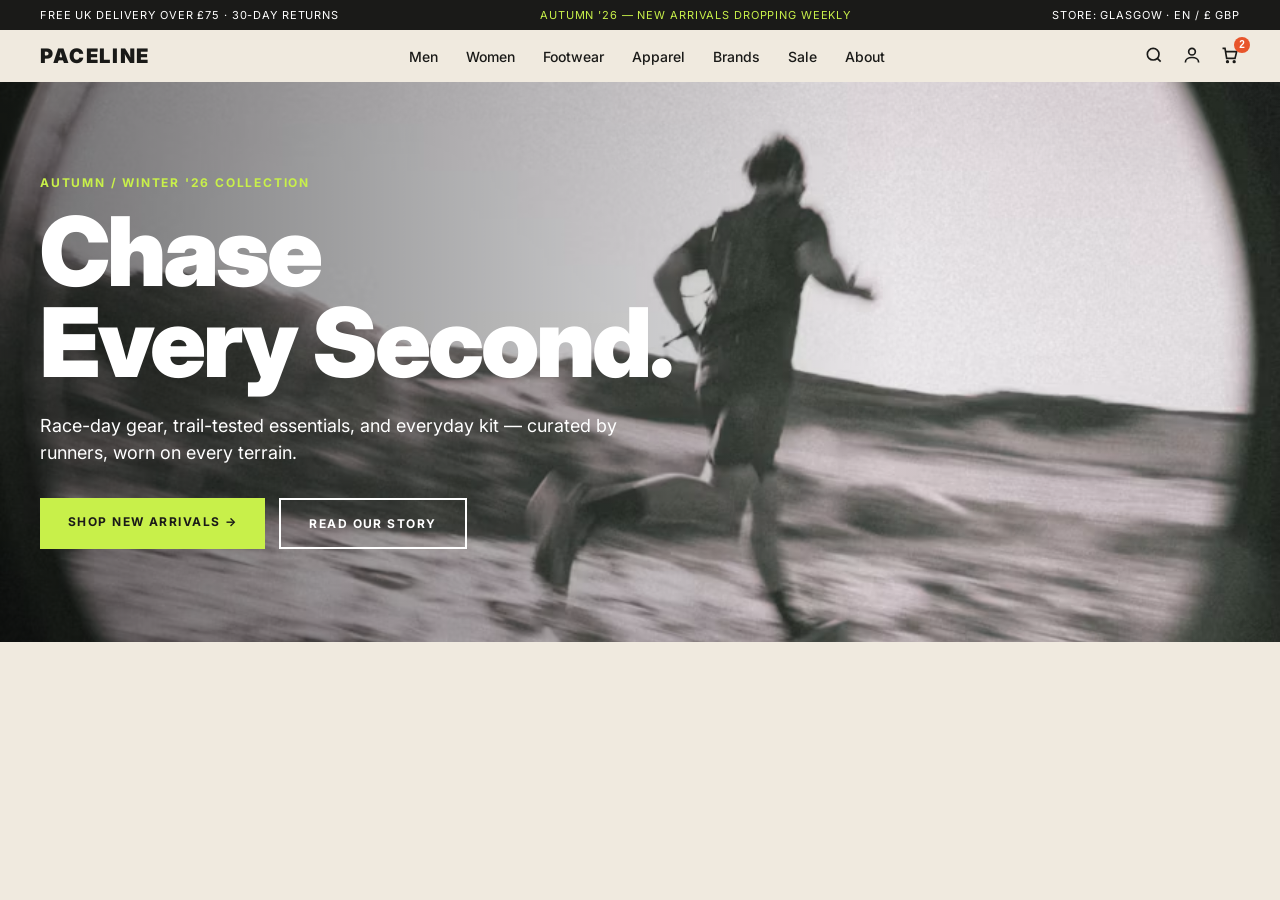
==== index.html @ 2d64520d "Add Paceline icon and favicon" ====
<!DOCTYPE html>
<html lang="en">
    <head>
        <meta charset="UTF-8">
        <meta name="viewport" content="width=device-width, initial-scale=1.0">
         <title>
            <link rel="icon" type="image/svg+xml" href="assets/images/paceline-icon.svg">
            <a href="index.html" class="logo">
            <img src="assets/images/paceline-logo.svg" alt="Paceline home" height="32">
            </a>
            
         </title>
    <link rel="preconnect" href="https://fonts.googleapis.com">
    <link rel="preconnect" href="https://fonts.gstatic.com" crossorigin>
    <link href="https://fonts.googleapis.com/css2?family=Inter:wght@400;500;600;800;900&display=swap" rel="stylesheet">
    <link rel="stylesheet" href="css/style.css">
    </head>
    <!-- 1. TOP BAR -->
  <div class="topbar">
    <p>Free UK delivery over £75 · 30-day returns</p>
    <p class="topbar-highlight">Autumn '26 — new arrivals dropping weekly</p>
    <p>Store: Glasgow · EN / £ GBP</p>
  </div>
  <!-- 2. NAVBAR -->
  <header class="site-header">
    <a href="index.html" class="logo">PACELINE</a>

    <nav aria-label="Main navigation">
      <ul class="nav-links">
        <li><a href="#">Men</a></li>
        <li><a href="#">Women</a></li>
        <li><a href="#">Footwear</a></li>
        <li><a href="#">Apparel</a></li>
        <li><a href="#">Brands</a></li>
        <li><a href="#">Sale</a></li>
        <li><a href="about.html">About</a></li>
      </ul>
    </nav>
    <div class="header-icons">
      <button aria-label="Search">
        <svg width="20" height="20" viewBox="0 0 24 24" fill="none" stroke="currentColor" stroke-width="2"><circle cx="11" cy="11" r="7"/><path d="M20 20l-4-4"/></svg>
      </button>
      <button aria-label="Account">
        <svg width="20" height="20" viewBox="0 0 24 24" fill="none" stroke="currentColor" stroke-width="2"><circle cx="12" cy="8" r="4"/><path d="M4 21c0-4 4-6 8-6s8 2 8 6"/></svg>
      </button>
      <button aria-label="Cart, 2 items" class="cart-btn">
        <svg width="20" height="20" viewBox="0 0 24 24" fill="none" stroke="currentColor" stroke-width="2"><path d="M3 4h3l2 12h10l2-8H7"/><circle cx="9" cy="20" r="1"/><circle cx="17" cy="20" r="1"/></svg>
        <span class="cart-badge">2</span>
      </button>
    </div>
  </header>
  <main>
    <!-- 3. HERO -->
    <section class="hero">
      <div class="hero-content">
        <p class="eyebrow">Autumn / Winter '26 Collection</p>
        <h1>Chase<br>Every Second.</h1>
        <p class="hero-text">
          Race-day gear, trail-tested essentials, and everyday kit —
          curated by runners, worn on every terrain.
        </p>
        <div class="hero-buttons">
          <a href="#" class="btn btn-lime">Shop new arrivals →</a>
          <a href="about.html" class="btn btn-outline">Read our story</a>
        </div>
      </div>
    </section>
  </main>

</body>
</html>
---- css/style.css ----
/* ===== 1. VARIABLES: colors and fonts in one place ===== */
:root {
  --cream: #f0eadf;
  --black: #1a1a18;
  --lime: #c8f04a;
  --orange: #e8552b;
  --white: #ffffff;
}

/* ===== 2. RESET: remove browser default spacing ===== */
* {
  margin: 0;
  padding: 0;
  box-sizing: border-box;
}

body {
  font-family: 'Inter', Arial, sans-serif;
  background: var(--cream);
  color: var(--black);
}

a { color: inherit; text-decoration: none; }
ul { list-style: none; }
button { background: none; border: none; color: inherit; cursor: pointer; }

/* ===== 3. TOP BAR ===== */
.topbar {
  background: var(--black);
  color: var(--white);
  font-size: 11px;
  letter-spacing: 0.08em;
  text-transform: uppercase;
  display: flex;                    /* puts the 3 texts in a row */
  justify-content: space-between;   /* spreads them left / middle / right */
  padding: 8px 40px;
}

.topbar-highlight { color: var(--lime); }

/* ===== 4. NAVBAR ===== */
.site-header {
  background: var(--cream);
  display: flex;
  justify-content: space-between;
  align-items: center;              /* centers everything vertically */
  padding: 14px 40px;
  position: sticky;                 /* stays at the top while scrolling */
  top: 0;
  z-index: 10;
}

.logo {
  font-weight: 900;
  font-size: 20px;
  letter-spacing: 0.08em;
}

.nav-links {
  display: flex;
  gap: 28px;
  font-size: 14px;
  font-weight: 500;
}

.nav-links a:hover { color: var(--orange); }

/* Keyboard users need to see where they are */
a:focus-visible, button:focus-visible {
  outline: 3px solid var(--orange);
  outline-offset: 3px;
}

.header-icons {
  display: flex;
  gap: 18px;
}

.cart-btn { position: relative; }

.cart-badge {
  position: absolute;               /* sits on the corner of the cart icon */
  top: -8px;
  right: -10px;
  background: var(--orange);
  color: var(--white);
  font-size: 10px;
  font-weight: 700;
  border-radius: 50%;
  width: 16px;
  height: 16px;
  display: grid;
  place-items: center;
}

/* ===== 5. HERO ===== */
.hero {
  min-height: 560px;
  display: flex;
  align-items: center;
  padding: 0 40px;
  color: var(--white);
  /* dark gradient on the left keeps the white text readable, then the photo */
  background:
    linear-gradient(90deg, rgba(0,0,0,0.55) 0%, rgba(0,0,0,0.05) 70%),
    url("../assets/images/hero.jpg") center / cover no-repeat;
}

.hero-content { max-width: 640px; }

.eyebrow {
  color: var(--lime);
  font-size: 12px;
  font-weight: 700;
  letter-spacing: 0.15em;
  text-transform: uppercase;
  margin-bottom: 16px;
}

.hero h1 {
  font-size: clamp(48px, 9vw, 96px);   /* shrinks on small screens */
  font-weight: 900;
  line-height: 0.95;
  letter-spacing: -0.03em;
  margin-bottom: 24px;
}

.hero-text {
  font-size: 18px;
  line-height: 1.5;
  margin-bottom: 32px;
}

.hero-buttons {
  display: flex;
  gap: 14px;
  flex-wrap: wrap;                  /* buttons stack if there's no room */
}

/* ===== 6. BUTTONS ===== */
.btn {
  display: inline-block;
  padding: 16px 28px;
  font-size: 12px;
  font-weight: 700;
  letter-spacing: 0.12em;
  text-transform: uppercase;
}

.btn-lime { background: var(--lime); color: var(--black); }
.btn-outline { border: 2px solid var(--white); color: var(--white); }
.btn:hover { opacity: 0.85; }

/* ===== 7. RESPONSIVE: phones and small tablets ===== */
@media (max-width: 768px) {
  .topbar { justify-content: center; padding: 8px 16px; }
  .topbar p:not(.topbar-highlight) { display: none; }  /* keep only the middle text */

  .site-header { padding: 14px 16px; }
  .nav-links { display: none; }     /* temporary: we'll add a hamburger menu later */

  .hero { padding: 0 16px; min-height: 460px; }
}
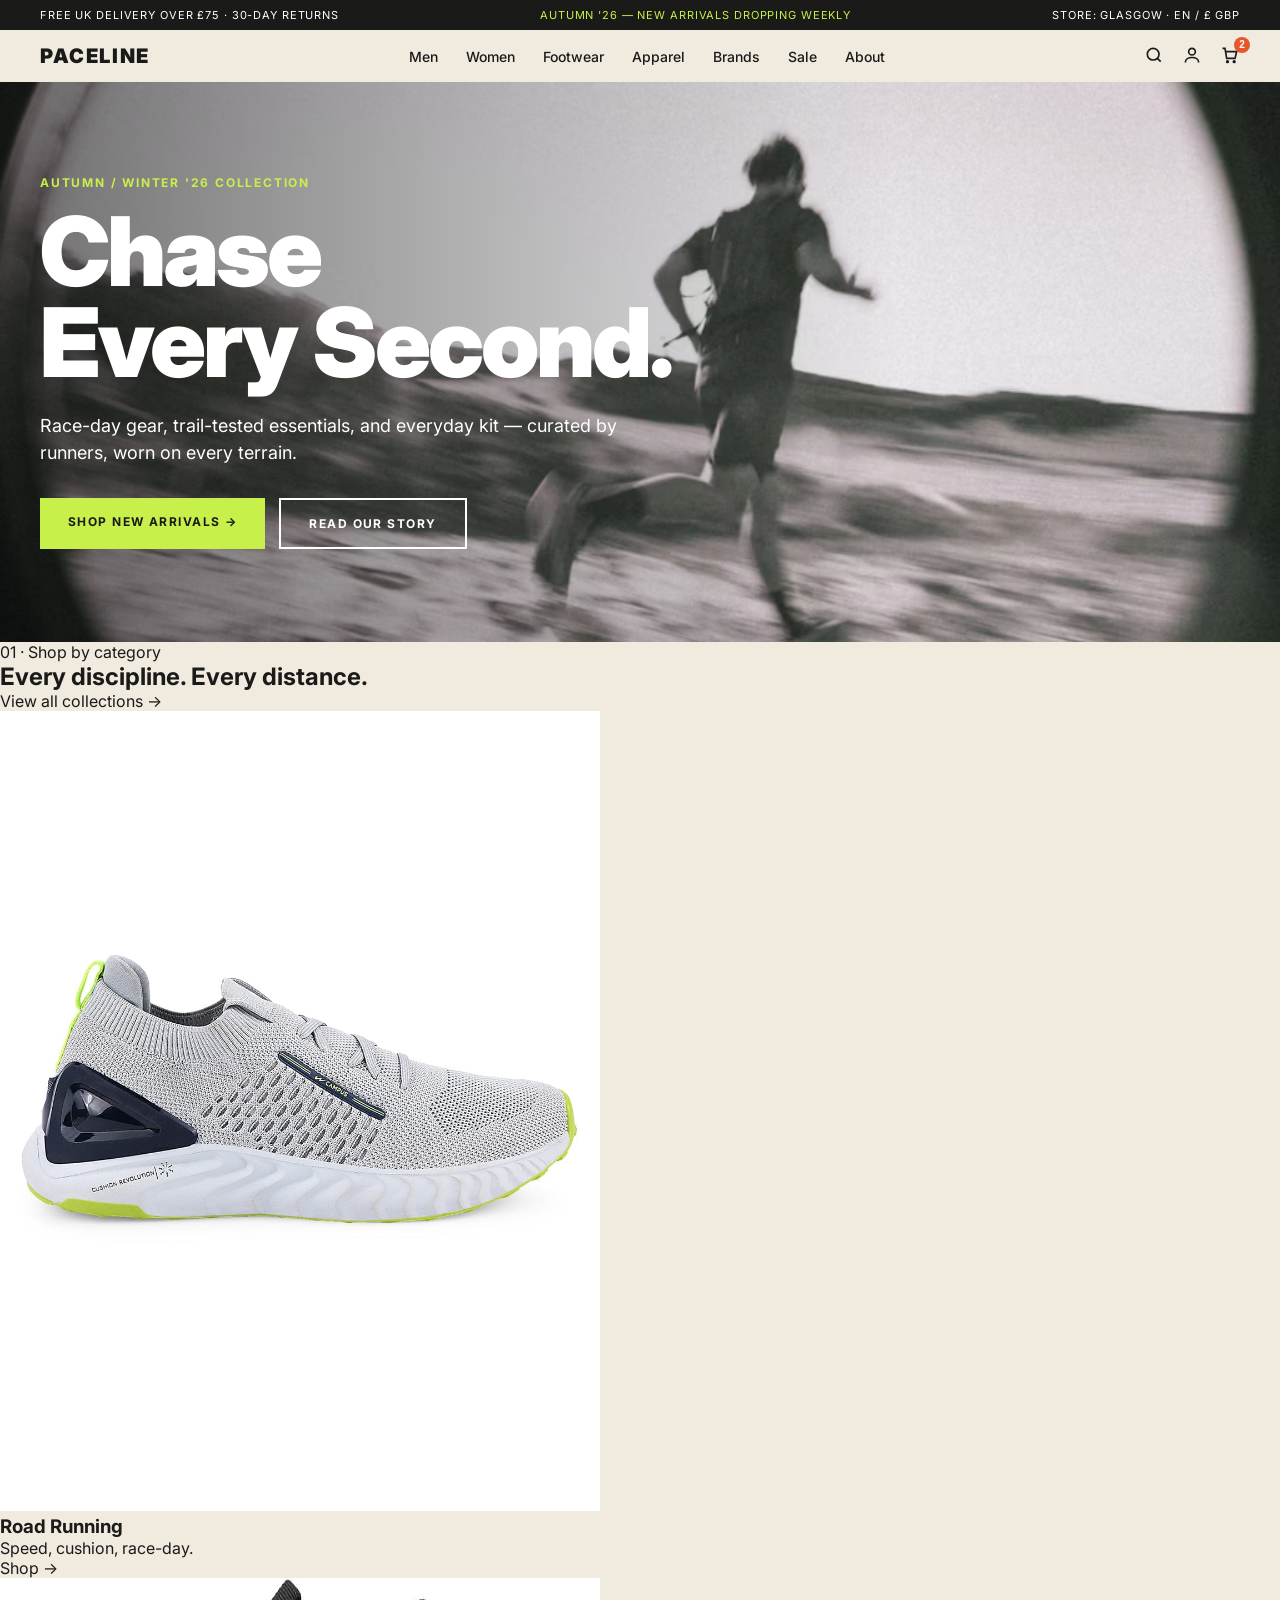
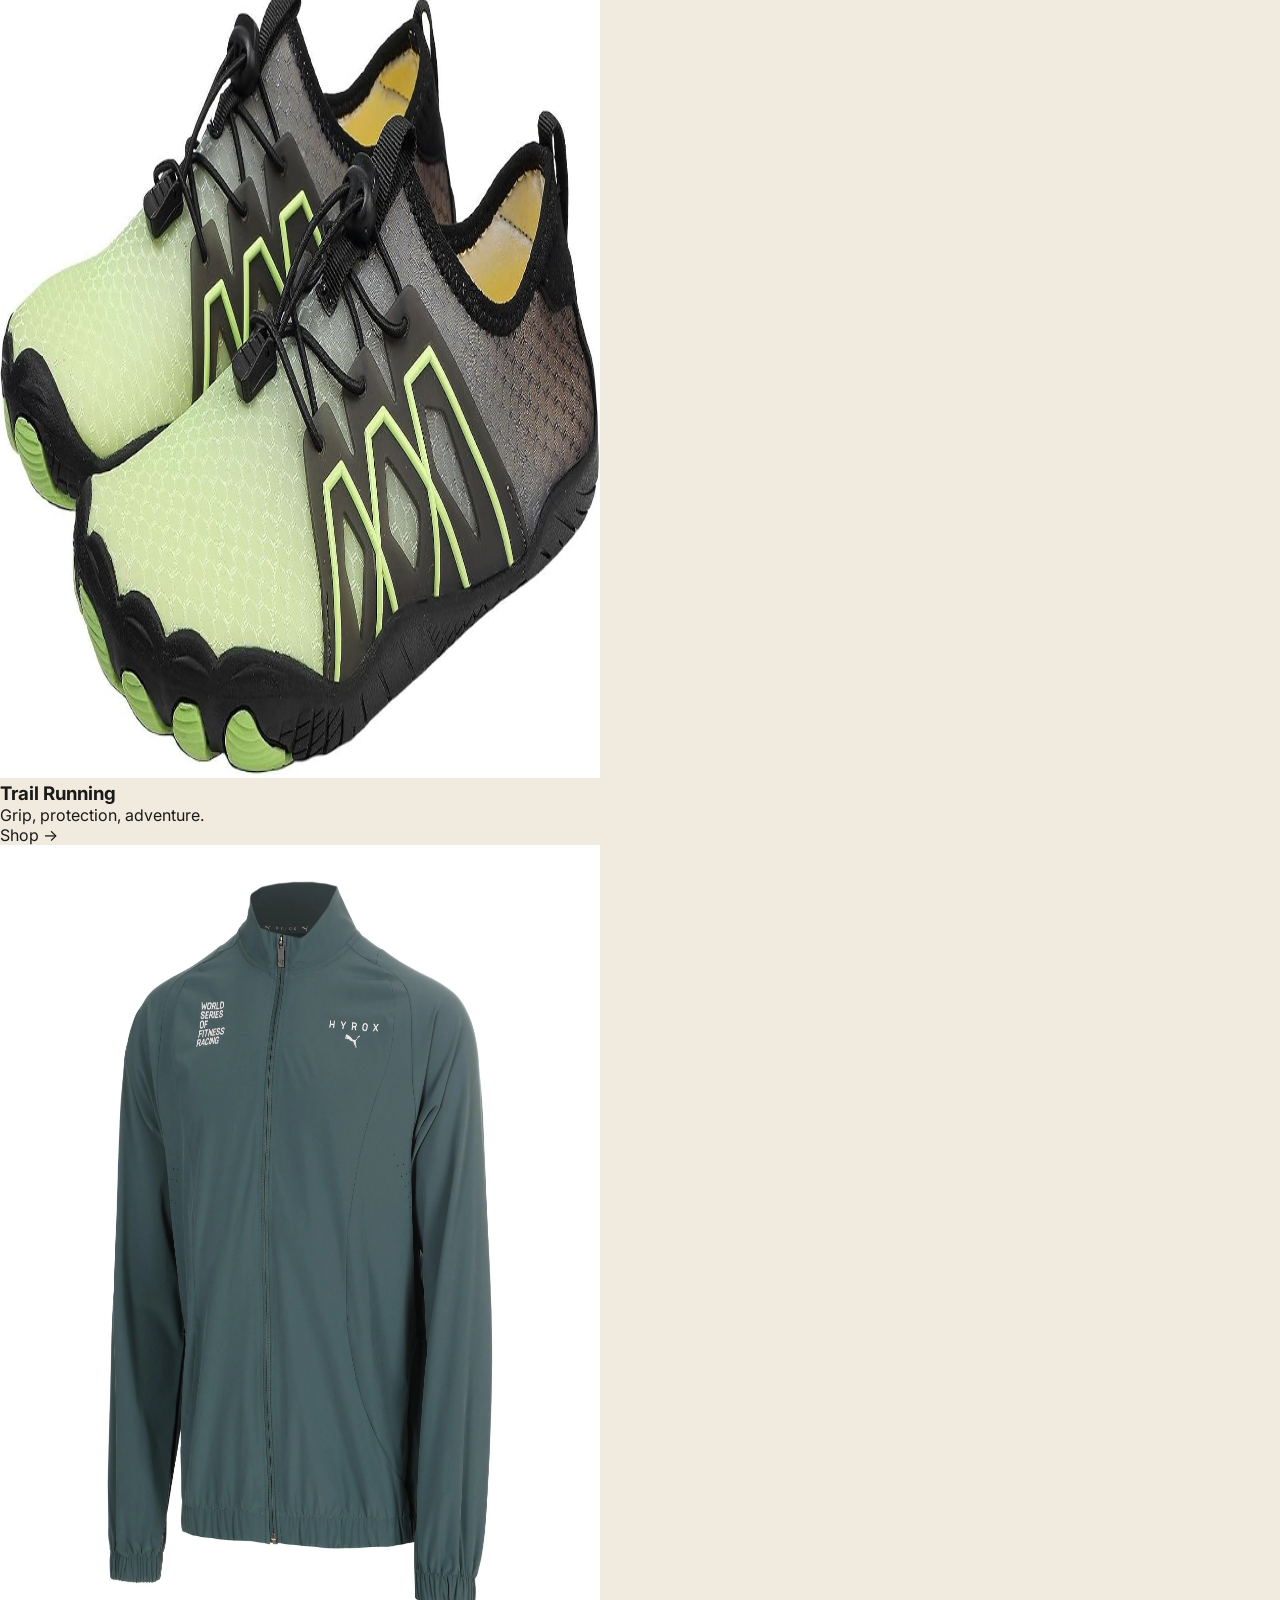
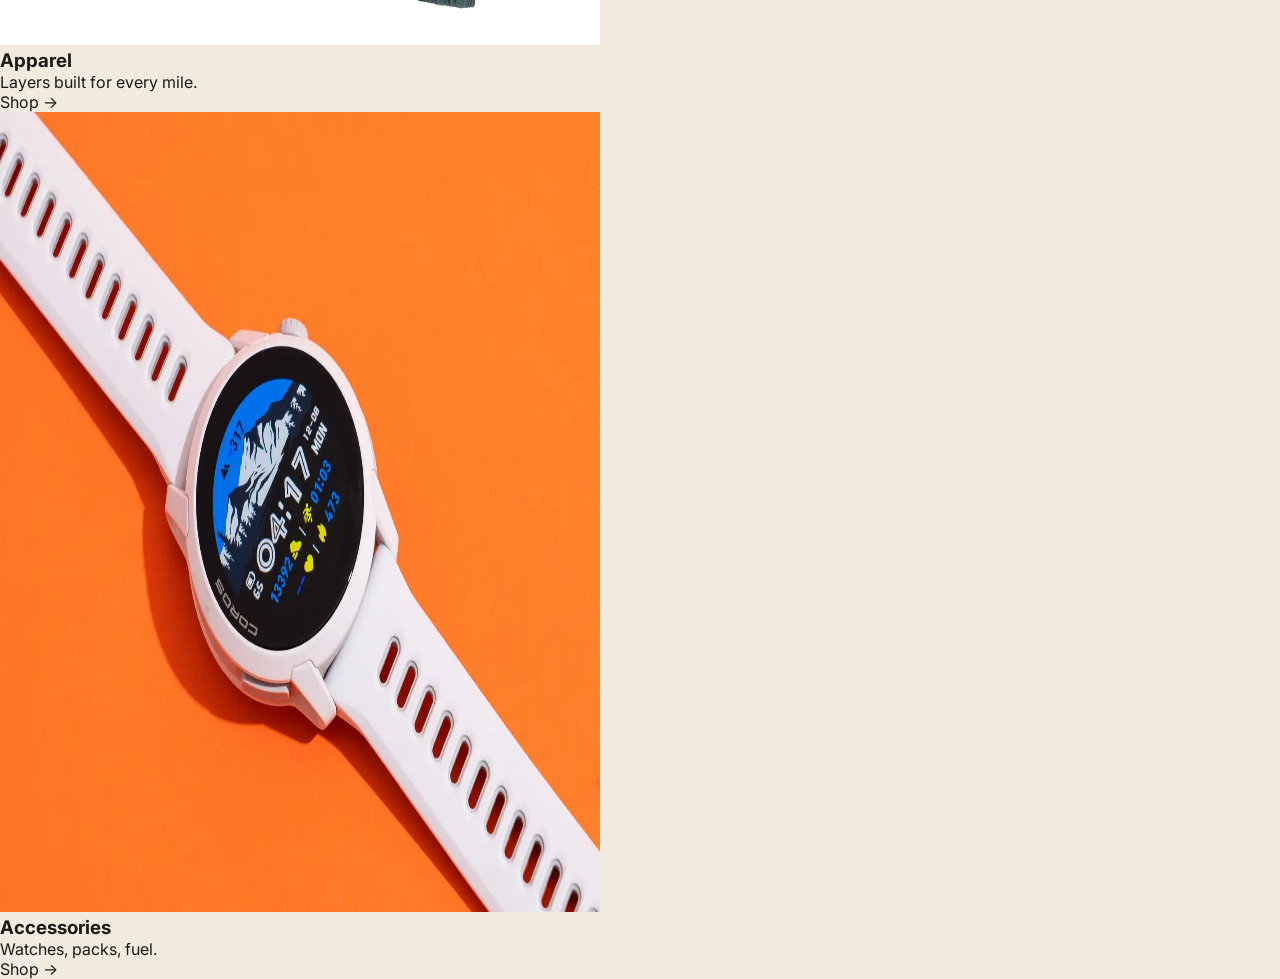
==== commit 9e20554e: "Adding images and completing the categories section" ====
--- a/index.html
+++ b/index.html
@@ -3,12 +3,11 @@
     <head>
         <meta charset="UTF-8">
         <meta name="viewport" content="width=device-width, initial-scale=1.0">
-         <title>
-            <link rel="icon" type="image/svg+xml" href="assets/images/paceline-icon.svg">
+         <link rel="icon" type="image/svg+xml" href="assets/images/paceline-icon.svg">
             <a href="index.html" class="logo">
-            <img src="assets/images/paceline-logo.svg" alt="Paceline home" height="32">
             </a>
-            
+         <title> 
+            Paceline | Running Store
          </title>
     <link rel="preconnect" href="https://fonts.googleapis.com">
     <link rel="preconnect" href="https://fonts.gstatic.com" crossorigin>
@@ -65,6 +64,59 @@
         </div>
       </div>
     </section>
+    <!-- 4. SHOP BY CATEGORY -->
+<section class="section" aria-labelledby="category-title">
+  <div class="section-head">
+    <div>
+      <p class="section-label">01 · Shop by category</p>
+      <h2 class="section-title" id="category-title">Every discipline. Every distance.</h2>
+    </div>
+    <a href="#" class="link-arrow">View all collections →</a>
+  </div>
+
+  <ul class="category-grid">
+    <li>
+      <a href="#" class="category-card">
+        <img src="assets/images/road.jpg" alt="Runner's feet on a wet city street" width="600" height="800" loading="lazy">
+        <div class="category-info">
+          <h3>Road Running</h3>
+          <p>Speed, cushion, race-day.</p>
+          <span class="category-shop">Shop →</span>
+        </div>
+      </a>
+    </li>
+    <li>
+      <a href="#" class="category-card">
+        <img src="assets/images/trail.jpg" alt="Trail shoes on rocky ground" width="600" height="800" loading="lazy">
+        <div class="category-info">
+          <h3>Trail Running</h3>
+          <p>Grip, protection, adventure.</p>
+          <span class="category-shop">Shop →</span>
+        </div>
+      </a>
+    </li>
+    <li>
+      <a href="#" class="category-card">
+        <img src="assets/images/apparel.jpg" alt="Runner wearing a light jacket in the city" width="600" height="800" loading="lazy">
+        <div class="category-info">
+          <h3>Apparel</h3>
+          <p>Layers built for every mile.</p>
+          <span class="category-shop">Shop →</span>
+        </div>
+      </a>
+    </li>
+    <li>
+      <a href="#" class="category-card">
+        <img src="assets/images/accessories.jpg" alt="Close-up of a running watch" width="600" height="800" loading="lazy">
+        <div class="category-info">
+          <h3>Accessories</h3>
+          <p>Watches, packs, fuel.</p>
+          <span class="category-shop">Shop →</span>
+        </div>
+      </a>
+    </li>
+  </ul>
+</section>
   </main>
 
 </body>
--- a/css/style.css
+++ b/css/style.css
@@ -1,5 +1,6 @@
 /* ===== 1. VARIABLES: colors and fonts in one place ===== */
-:root {
+:root 
+{
   --cream: #f0eadf;
   --black: #1a1a18;
   --lime: #c8f04a;
@@ -8,13 +9,15 @@
 }
 
 /* ===== 2. RESET: remove browser default spacing ===== */
-* {
+* 
+{
   margin: 0;
   padding: 0;
   box-sizing: border-box;
 }
 
-body {
+body 
+{
   font-family: 'Inter', Arial, sans-serif;
   background: var(--cream);
   color: var(--black);
@@ -25,7 +28,8 @@
 button { background: none; border: none; color: inherit; cursor: pointer; }
 
 /* ===== 3. TOP BAR ===== */
-.topbar {
+.topbar 
+{
   background: var(--black);
   color: var(--white);
   font-size: 11px;
@@ -39,7 +43,8 @@
 .topbar-highlight { color: var(--lime); }
 
 /* ===== 4. NAVBAR ===== */
-.site-header {
+.site-header 
+{
   background: var(--cream);
   display: flex;
   justify-content: space-between;
@@ -50,10 +55,17 @@
   z-index: 10;
 }
 
-.logo {
+.logo 
+{
   font-weight: 900;
   font-size: 20px;
   letter-spacing: 0.08em;
+}
+
+.logo img {
+  display: block;   /* removes the small gap browsers add under images */
+  height: 32px;
+  width: auto;      /* keeps the proportions */
 }
 
 .nav-links {
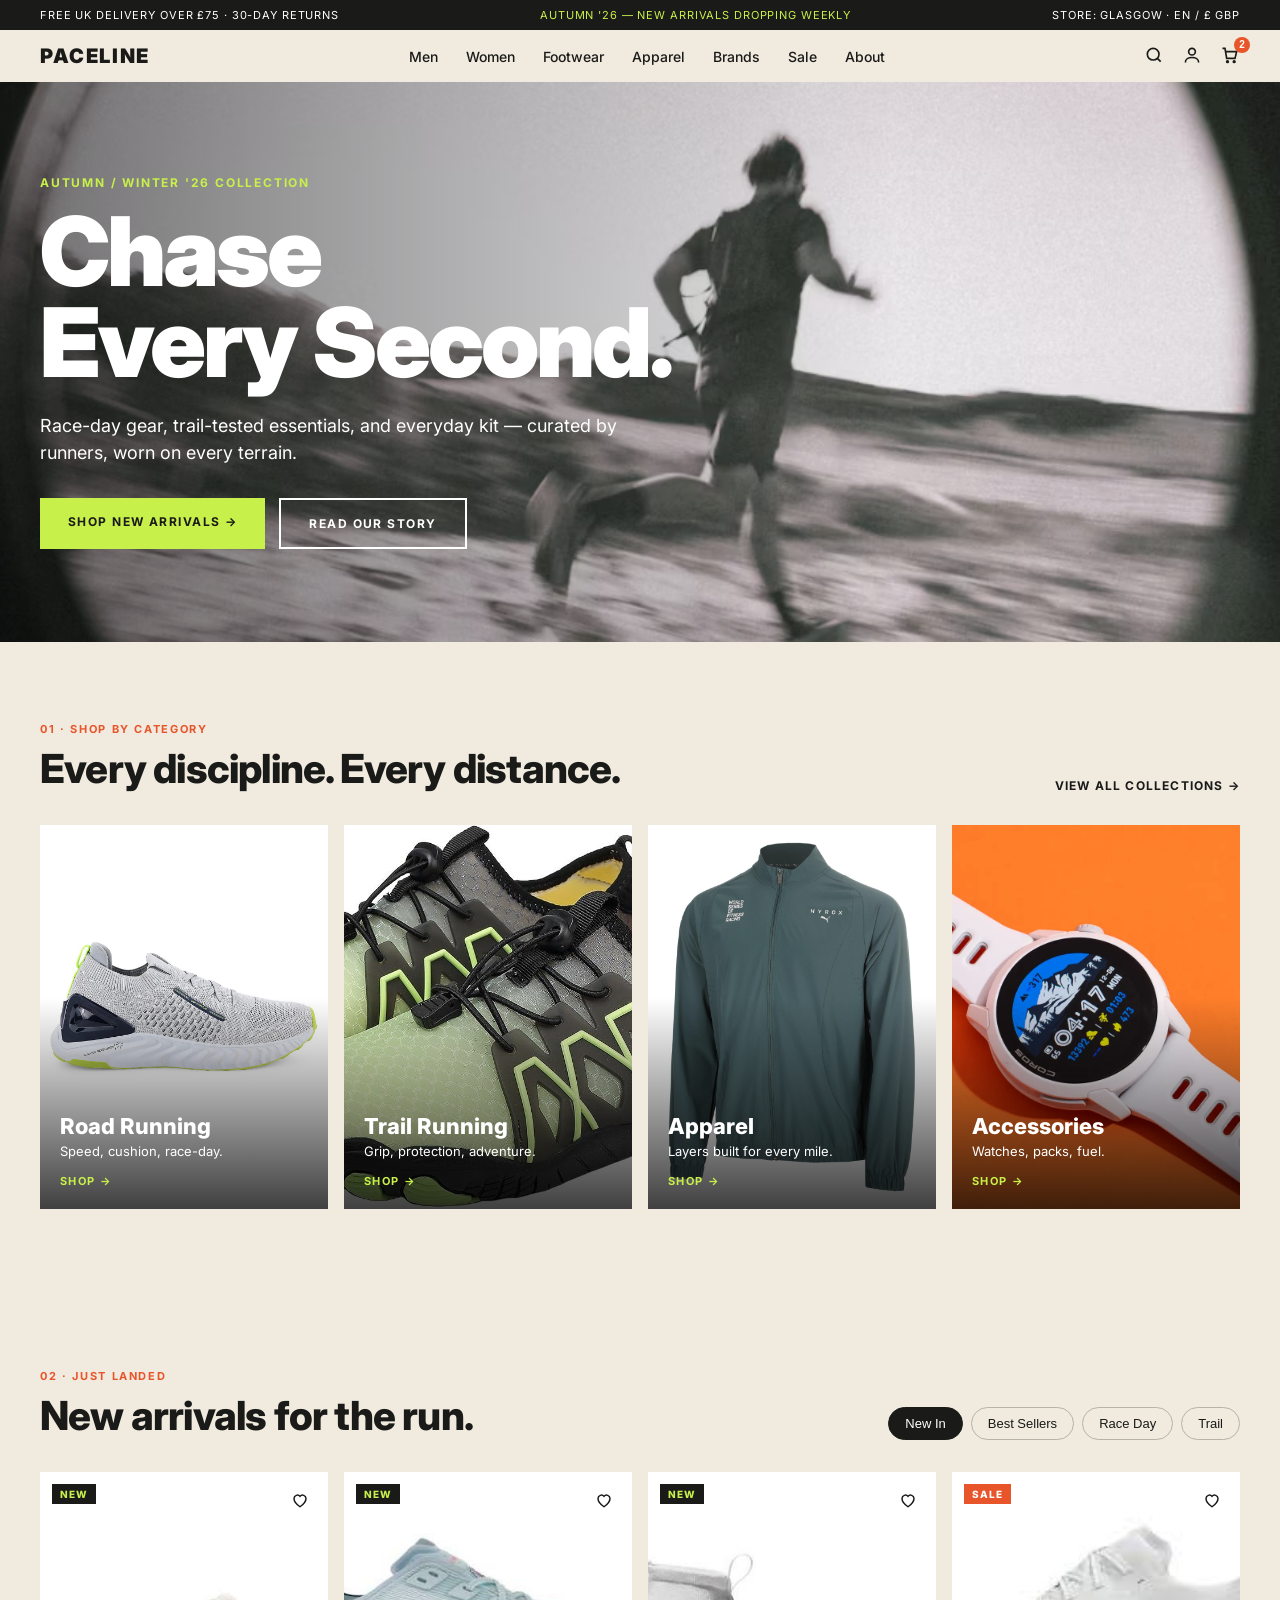
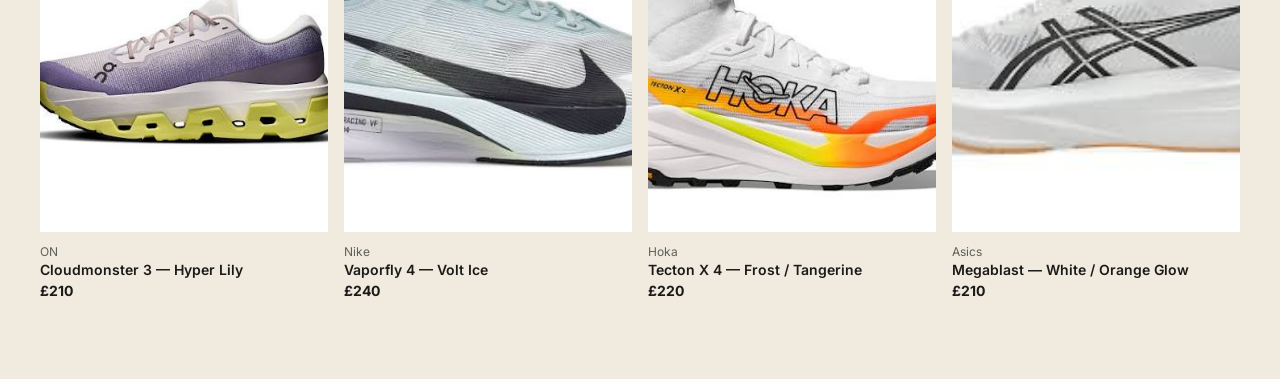
==== commit e51e17c3: "add new arrivals section" ====
--- a/index.html
+++ b/index.html
@@ -117,7 +117,86 @@
     </li>
   </ul>
 </section>
-  </main>
+<!-- 5. NEW ARRIVALS -->
+<section class="section" aria-labelledby="arrivals-title">
+  <div class="section-head">
+    <div>
+      <p class="section-label">02 · Just landed</p>
+      <h2 class="section-title" id="arrivals-title">New arrivals for the run.</h2>
+    </div>
+
+    <!-- Filter buttons: we'll make them work with JavaScript on Oct 4 -->
+    <div class="filter-pills" role="group" aria-label="Filter products">
+      <button class="pill" aria-pressed="true">New In</button>
+      <button class="pill" aria-pressed="false">Best Sellers</button>
+      <button class="pill" aria-pressed="false">Race Day</button>
+      <button class="pill" aria-pressed="false">Trail</button>
+    </div>
+  </div>
+
+  <ul class="product-grid">
+    <li>
+      <article class="product-card">
+        <div class="product-media">
+          <img src="assets/images/shoe1.jpg" alt="ON Cloudmonster 3 in Hyper Lily" width="600" height="750" loading="lazy">
+          <span class="badge">New</span>
+          <button class="heart-btn" aria-label="Add Cloudmonster 3 to wishlist">
+            <svg width="18" height="18" viewBox="0 0 24 24" fill="none" stroke="currentColor" stroke-width="2"><path d="M12 21s-8-5.5-8-11a4.5 4.5 0 0 1 8-2.8A4.5 4.5 0 0 1 20 10c0 5.5-8 11-8 11z"/></svg>
+          </button>
+        </div>
+        <p class="product-brand">ON</p>
+        <h3 class="product-name">Cloudmonster 3 — Hyper Lily</h3>
+        <p class="product-price">£210</p>
+      </article>
+    </li>
+
+    <li>
+      <article class="product-card">
+        <div class="product-media">
+          <img src="assets/images/shoe2.jpg" alt="Nike Vaporfly 4 in Volt Ice" width="600" height="750" loading="lazy">
+          <span class="badge">New</span>
+          <button class="heart-btn" aria-label="Add Vaporfly 4 to wishlist">
+            <svg width="18" height="18" viewBox="0 0 24 24" fill="none" stroke="currentColor" stroke-width="2"><path d="M12 21s-8-5.5-8-11a4.5 4.5 0 0 1 8-2.8A4.5 4.5 0 0 1 20 10c0 5.5-8 11-8 11z"/></svg>
+          </button>
+        </div>
+        <p class="product-brand">Nike</p>
+        <h3 class="product-name">Vaporfly 4 — Volt Ice</h3>
+        <p class="product-price">£240</p>
+      </article>
+    </li>
+
+    <li>
+      <article class="product-card">
+        <div class="product-media">
+          <img src="assets/images/shoe3.jpg" alt="Hoka Tecton X 4 in Frost Tangerine" width="600" height="750" loading="lazy">
+          <span class="badge">New</span>
+          <button class="heart-btn" aria-label="Add Tecton X 4 to wishlist">
+            <svg width="18" height="18" viewBox="0 0 24 24" fill="none" stroke="currentColor" stroke-width="2"><path d="M12 21s-8-5.5-8-11a4.5 4.5 0 0 1 8-2.8A4.5 4.5 0 0 1 20 10c0 5.5-8 11-8 11z"/></svg>
+          </button>
+        </div>
+        <p class="product-brand">Hoka</p>
+        <h3 class="product-name">Tecton X 4 — Frost / Tangerine</h3>
+        <p class="product-price">£220</p>
+      </article>
+    </li>
+
+    <li>
+      <article class="product-card">
+        <div class="product-media">
+          <img src="assets/images/shoe4.jpg" alt="Asics Megablast in White Orange Glow" width="600" height="750" loading="lazy">
+          <span class="badge badge-sale">Sale</span>
+          <button class="heart-btn" aria-label="Add Megablast to wishlist">
+            <svg width="18" height="18" viewBox="0 0 24 24" fill="none" stroke="currentColor" stroke-width="2"><path d="M12 21s-8-5.5-8-11a4.5 4.5 0 0 1 8-2.8A4.5 4.5 0 0 1 20 10c0 5.5-8 11-8 11z"/></svg>
+          </button>
+        </div>
+        <p class="product-brand">Asics</p>
+        <h3 class="product-name">Megablast — White / Orange Glow</h3>
+        <p class="product-price">£210</p>
+      </article>
+    </li>
+  </ul>
+</section>
+</main>
 
 </body>
 </html>
--- a/css/style.css
+++ b/css/style.css
@@ -172,4 +172,205 @@
   .nav-links { display: none; }     /* temporary: we'll add a hamburger menu later */
 
   .hero { padding: 0 16px; min-height: 460px; }
+}
+/* ===== 8. SHARED SECTION STYLES (reused by every section) ===== */
+.section {
+  padding: 80px 40px;
+}
+
+.section-head {
+  display: flex;
+  justify-content: space-between;
+  align-items: flex-end;            /* link lines up with the heading's bottom */
+  flex-wrap: wrap;                  /* link drops under the heading if no room */
+  gap: 16px;
+  margin-bottom: 32px;
+}
+
+.section-label {
+  color: var(--orange);
+  font-size: 11px;
+  font-weight: 700;
+  letter-spacing: 0.15em;
+  text-transform: uppercase;
+  margin-bottom: 8px;
+}
+
+.section-title {
+  font-size: clamp(28px, 4vw, 40px);
+  font-weight: 800;
+  letter-spacing: -0.02em;
+}
+
+.link-arrow {
+  font-size: 12px;
+  font-weight: 700;
+  letter-spacing: 0.1em;
+  text-transform: uppercase;
+}
+
+.link-arrow:hover { color: var(--orange); }
+
+/* ===== 9. SHOP BY CATEGORY ===== */
+.category-grid {
+  display: grid;
+  grid-template-columns: repeat(4, 1fr);   /* 4 equal columns */
+  gap: 16px;
+}
+
+.category-card {
+  position: relative;               /* anchor for the text and overlay */
+  display: block;
+  aspect-ratio: 3 / 4;              /* every card is a tall rectangle */
+  overflow: hidden;                 /* hides the image when it zooms past the edge */
+  color: var(--white);
+}
+
+.category-card img {
+  width: 100%;
+  height: 100%;
+  object-fit: cover;                /* fills the box without stretching the photo */
+  transition: transform 0.4s ease;
+}
+
+.category-card:hover img { transform: scale(1.05); }
+
+/* Dark fade at the bottom so the white text is readable */
+.category-card::after {
+  content: "";
+  position: absolute;
+  inset: 0;                         /* shorthand for top/right/bottom/left: 0 */
+  background: linear-gradient(to top, rgba(0, 0, 0, 0.75), transparent 55%);
+}
+
+.category-info {
+  position: absolute;
+  left: 20px;
+  right: 20px;
+  bottom: 20px;
+  z-index: 1;                       /* sits in front of the dark fade */
+}
+
+.category-info h3 { font-size: 22px; font-weight: 800; }
+.category-info p  { font-size: 13px; margin: 4px 0 10px; }
+
+.category-shop {
+  color: var(--lime);
+  font-size: 11px;
+  font-weight: 700;
+  letter-spacing: 0.12em;
+  text-transform: uppercase;
+}
+/* ===== 10. FILTER PILLS ===== */
+.filter-pills {
+  display: flex;
+  gap: 8px;
+  flex-wrap: wrap;
+}
+
+.pill {
+  padding: 8px 16px;
+  border: 1px solid #b9b3a6;
+  border-radius: 999px;              /* a huge radius makes a pill shape */
+  font-size: 13px;
+  font-weight: 500;
+  transition: background 0.2s, color 0.2s;
+}
+
+.pill:hover { background: rgba(0, 0, 0, 0.06); }
+
+/* The selected pill: styled using the aria-pressed attribute */
+.pill[aria-pressed="true"] {
+  background: var(--black);
+  color: var(--white);
+  border-color: var(--black);
+}
+
+/* ===== 11. PRODUCT CARDS ===== */
+.product-grid {
+  display: grid;
+  grid-template-columns: repeat(4, 1fr);
+  gap: 16px;
+}
+
+.product-media {
+  position: relative;                
+  aspect-ratio: 4 / 5;
+  overflow: hidden;
+  background: #e5b560;               
+  margin-bottom: 12px;
+}
+
+.product-media img {
+  width: 100%;
+  height: 100%;
+  object-fit: cover;
+}
+
+.badge {
+  position: absolute;
+  top: 12px;
+  left: 12px;
+  background: var(--black);
+  color: var(--lime);
+  font-size: 10px;
+  font-weight: 800;
+  letter-spacing: 0.1em;
+  text-transform: uppercase;
+  padding: 4px 8px;
+}
+
+.badge-sale {
+  background: var(--orange);
+  color: var(--white);
+}
+
+.heart-btn {
+  position: absolute;
+  top: 10px;
+  right: 10px;
+  width: 36px;
+  height: 36px;
+  display: grid;
+  place-items: center;
+  border-radius: 50%;
+  color: var(--black);
+}
+
+.heart-btn:hover { background: rgba(255, 255, 255, 0.7); }
+
+.product-brand {
+  font-size: 12px;
+  color: #5f5f5a;                   
+}
+
+.product-name {
+  font-size: 14px;
+  font-weight: 600;
+  margin: 2px 0 4px;
+}
+
+.product-price {
+  font-size: 14px;
+  font-weight: 700;
+}
+
+/* for people who turn off animations in their system settings */
+@media (prefers-reduced-motion: reduce) {
+  .category-card img { transition: none; }
+  .category-card:hover img { transform: none; }
+}
+/* ===== Responsive: tablet and phone ===== */
+@media (max-width: 1024px) {
+  .category-grid { grid-template-columns: repeat(2, 1fr); } 
+  .product-grid { grid-template-columns: repeat(2, 1fr); }  /* 2 columns */
+}
+
+@media (max-width: 640px) {
+  .section { padding: 56px 16px; }
+  .category-grid { grid-template-columns: 1fr; }              /* 1 column */
+  .category-card { aspect-ratio: 4 / 3; }   
+   .product-grid { gap: 12px; }          /* stays 2 columns on phones */
+  .filter-pills { width: 100%; overflow-x: auto; flex-wrap: nowrap; }  /* pills scroll sideways */
+  .pill { white-space: nowrap; }        /* keep each label on one line */                  /* shorter cards on phones */
 }
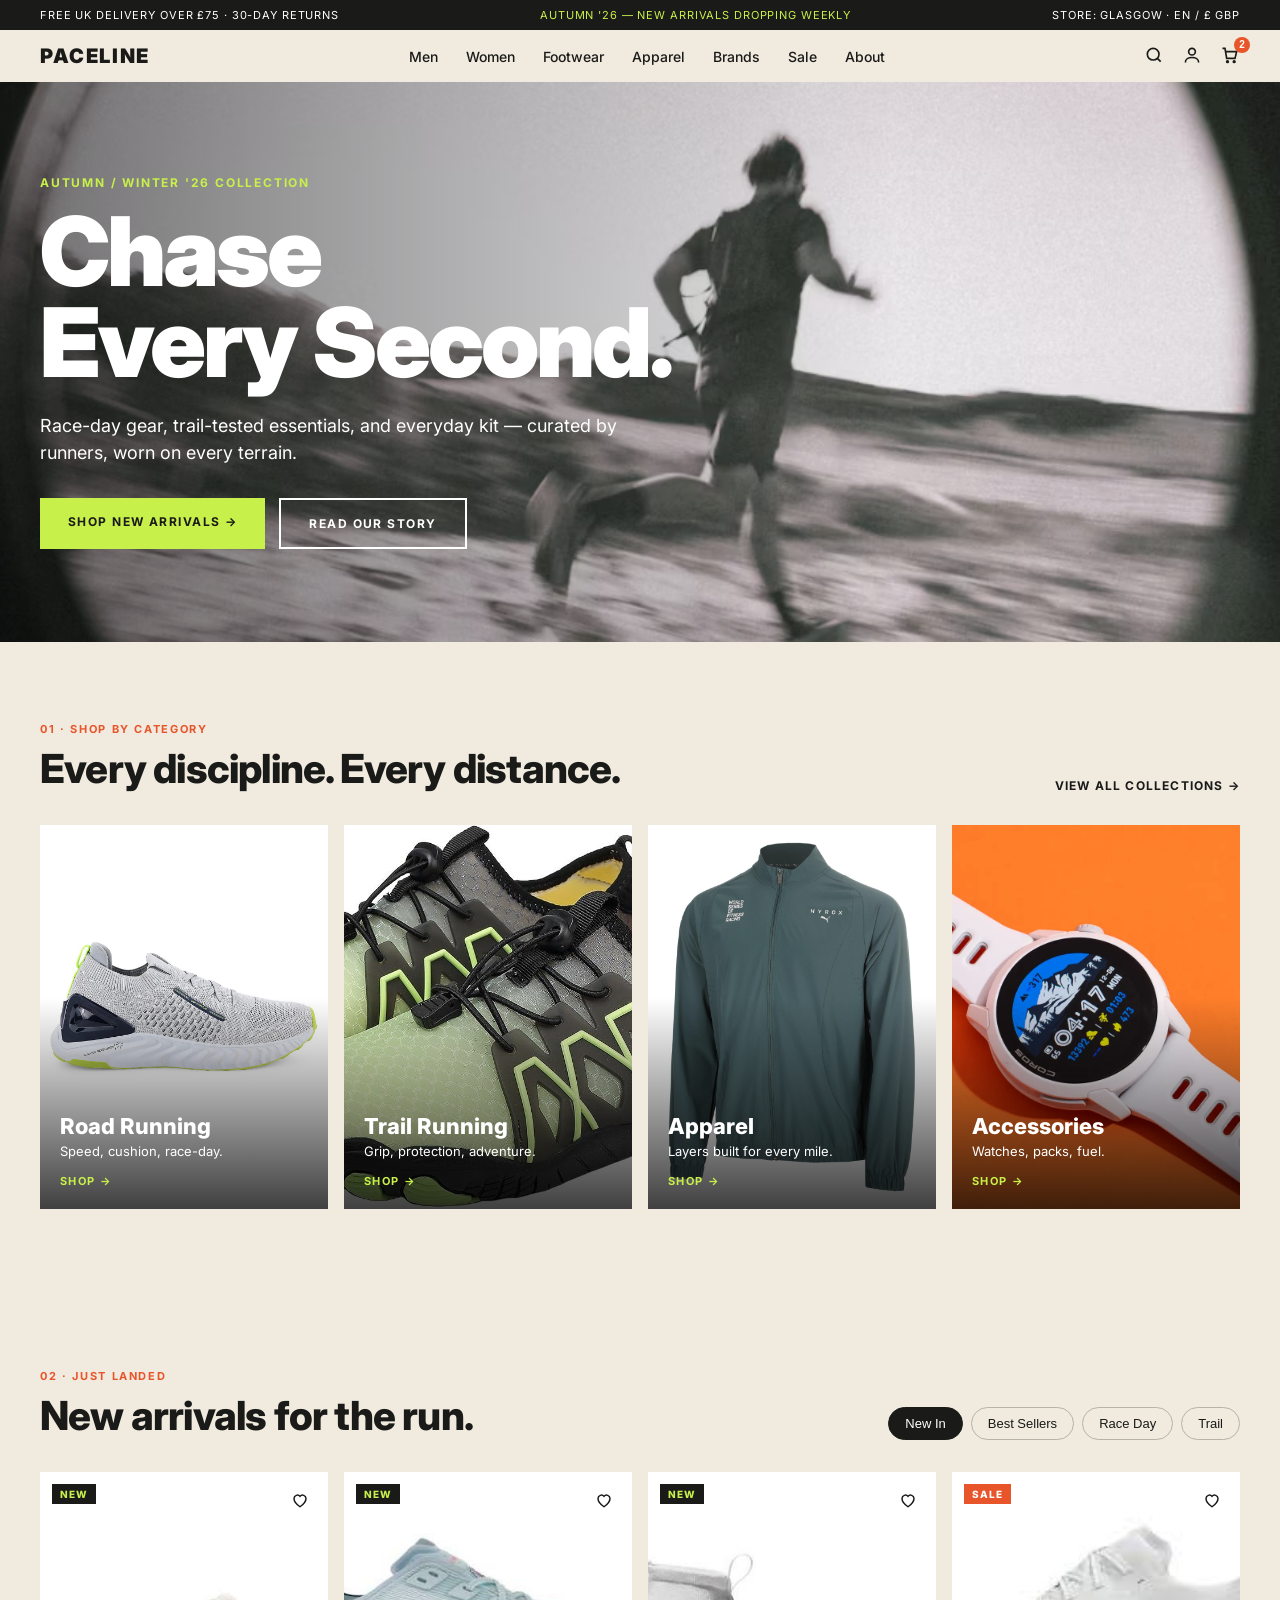
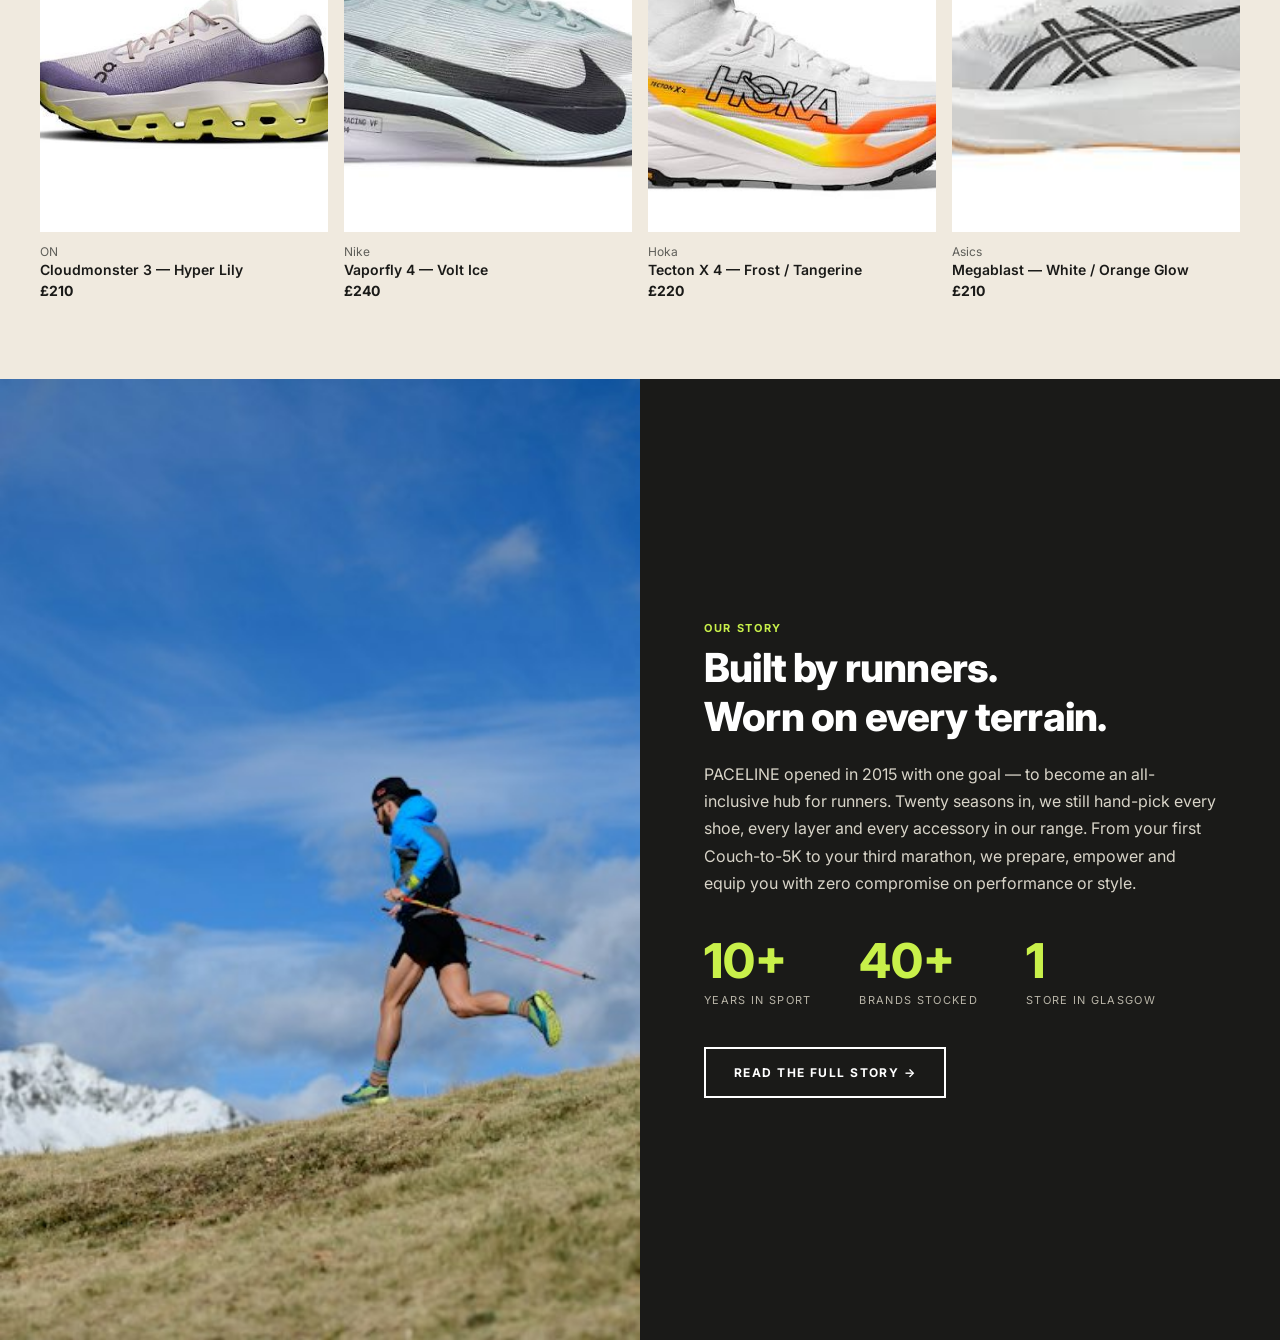
==== commit 66c202eb: "Add "Our Story" Section" ====
--- a/index.html
+++ b/index.html
@@ -196,6 +196,41 @@
     </li>
   </ul>
 </section>
+<!-- 6. OUR STORY -->
+<section class="story" aria-labelledby="story-title">
+  <div class="story-media">
+    <img src="assets/images/story.jpg" alt="Runner standing on a rocky peak above the clouds" width="900" height="900" loading="lazy">
+  </div>
+
+  <div class="story-content">
+    <p class="section-label">Our story</p>
+    <h2 class="section-title" id="story-title">Built by runners.<br>Worn on every terrain.</h2>
+    <p class="story-text">
+      PACELINE opened in 2015 with one goal — to become an all-inclusive hub
+      for runners. Twenty seasons in, we still hand-pick every shoe, every
+      layer and every accessory in our range. From your first Couch-to-5K to
+      your third marathon, we prepare, empower and equip you with zero
+      compromise on performance or style.
+    </p>
+
+    <ul class="story-stats">
+      <li>
+        <strong class="stat-number">10+</strong>
+        <span class="stat-label">Years in sport</span>
+      </li>
+      <li>
+        <strong class="stat-number">40+</strong>
+        <span class="stat-label">Brands stocked</span>
+      </li>
+      <li>
+        <strong class="stat-number">1</strong>
+        <span class="stat-label">Store in Glasgow</span>
+      </li>
+    </ul>
+
+    <a href="about.html" class="btn btn-outline">Read the full story →</a>
+  </div>
+</section>
 </main>
 
 </body>
--- a/css/style.css
+++ b/css/style.css
@@ -354,6 +354,63 @@
   font-size: 14px;
   font-weight: 700;
 }
+/* ===== 12. OUR STORY ===== */
+.story {
+  display: grid;
+  grid-template-columns: 1fr 1fr;     /* two equal halves */
+  background: var(--black);
+  color: var(--white);
+}
+
+.story-media img {
+  width: 100%;
+  height: 100%;                       /* fills the whole left half */
+  min-height: 420px;
+  object-fit: cover;
+  display: block;
+}
+
+.story-content {
+  padding: 80px 64px;
+  display: flex;
+  flex-direction: column;             /* stack the children vertically */
+  justify-content: center;            /* and center the stack vertically */
+  align-items: flex-start;            /* keep the button its natural width */
+}
+
+/* On the dark panel, the small label should be lime, not orange */
+.story .section-label { color: var(--lime); }
+
+.story-text {
+  font-size: 16px;
+  line-height: 1.7;
+  color: #d8d4c8;
+  max-width: 52ch;                    /* keeps lines a comfortable length */
+  margin-top: 20px;
+}
+
+.story-stats {
+  display: flex;
+  gap: 48px;
+  margin: 40px 0;                     /* space above AND below fixes the overlap in the design */
+}
+
+.stat-number {
+  display: block;
+  color: var(--lime);
+  font-size: 48px;
+  font-weight: 800;
+  line-height: 1;
+}
+
+.stat-label {
+  display: block;
+  margin-top: 8px;
+  font-size: 11px;
+  letter-spacing: 0.12em;
+  text-transform: uppercase;
+  color: #b9b5a8;
+}
 
 /* for people who turn off animations in their system settings */
 @media (prefers-reduced-motion: reduce) {
@@ -364,6 +421,10 @@
 @media (max-width: 1024px) {
   .category-grid { grid-template-columns: repeat(2, 1fr); } 
   .product-grid { grid-template-columns: repeat(2, 1fr); }  /* 2 columns */
+  .story { grid-template-columns: 1fr; }          /* image on top, text below */
+  .story-media img { min-height: 0; aspect-ratio: 16 / 10; }
+  .story-content { padding: 56px 40px; }
+
 }
 
 @media (max-width: 640px) {
@@ -373,4 +434,6 @@
    .product-grid { gap: 12px; }          /* stays 2 columns on phones */
   .filter-pills { width: 100%; overflow-x: auto; flex-wrap: nowrap; }  /* pills scroll sideways */
   .pill { white-space: nowrap; }        /* keep each label on one line */                  /* shorter cards on phones */
+  .story-content { padding: 48px 16px; }
+  .story-stats { gap: 24px; flex-wrap: wrap; }
 }
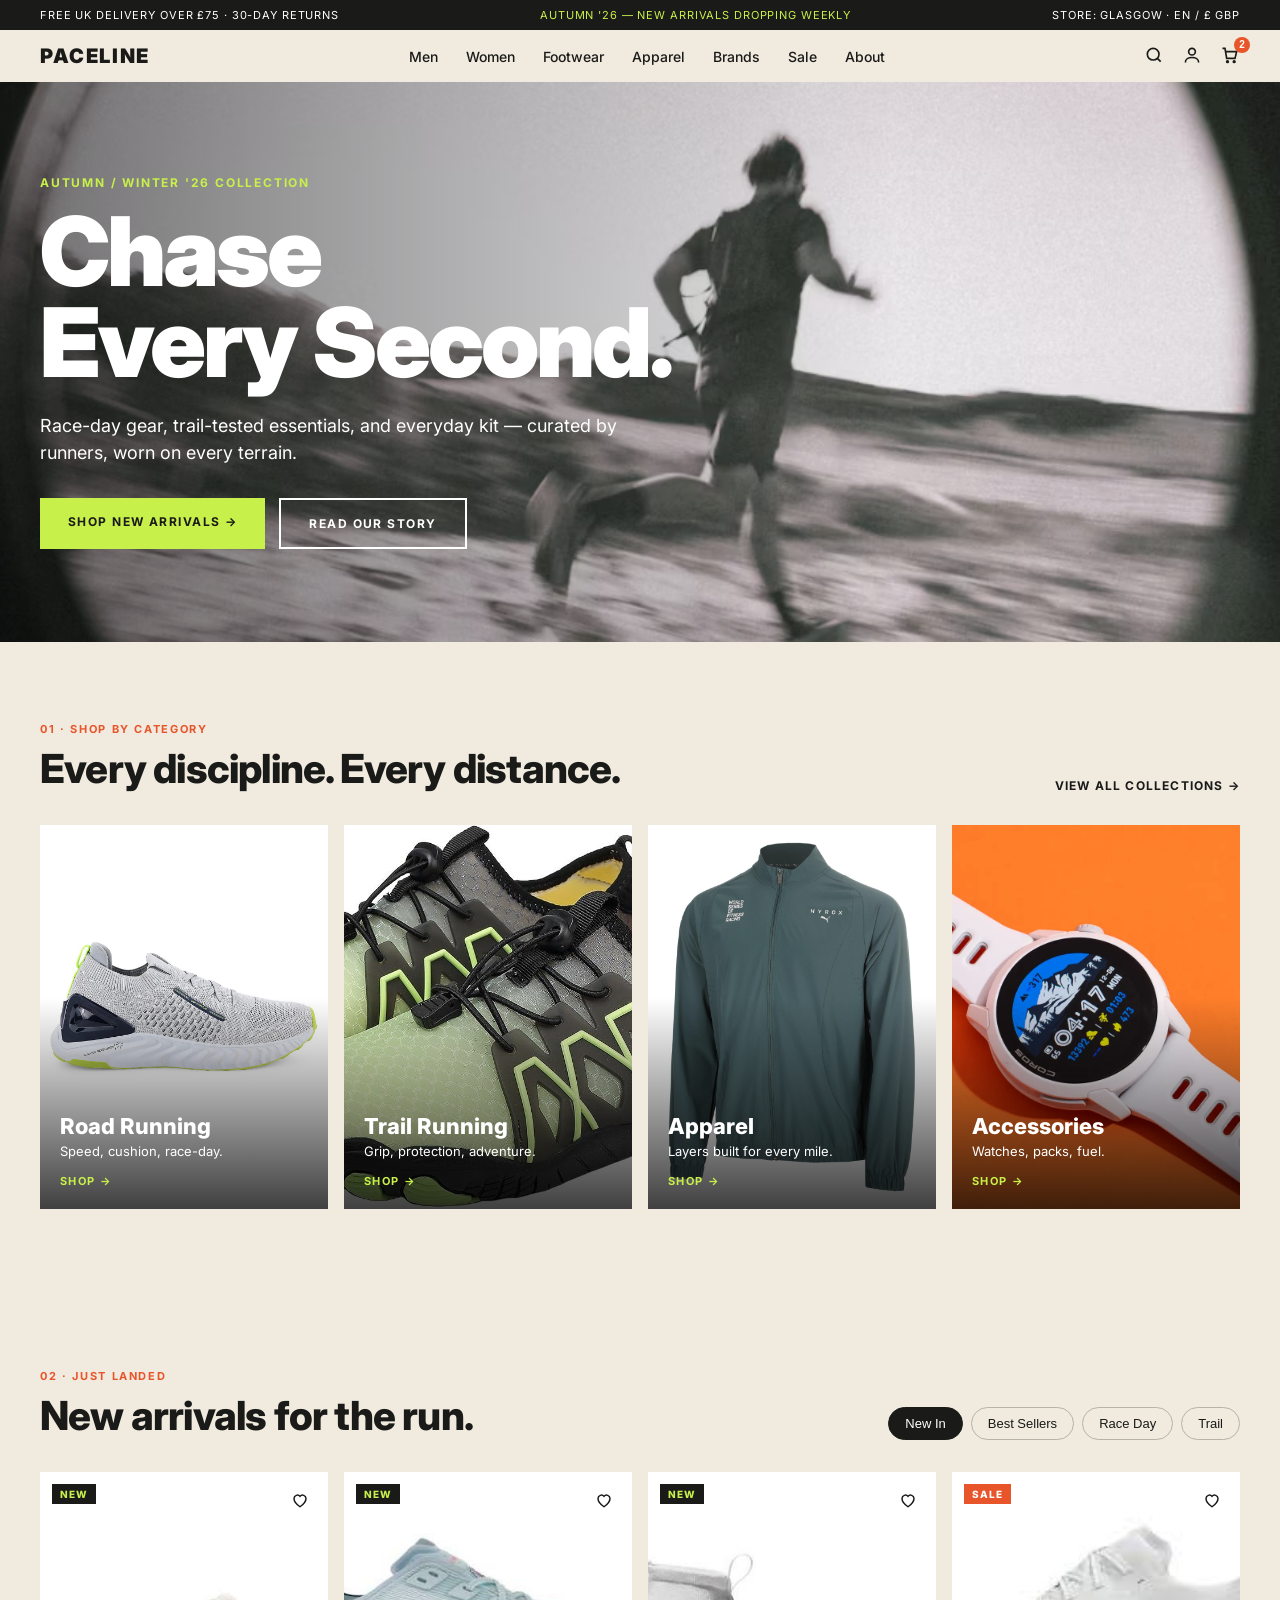
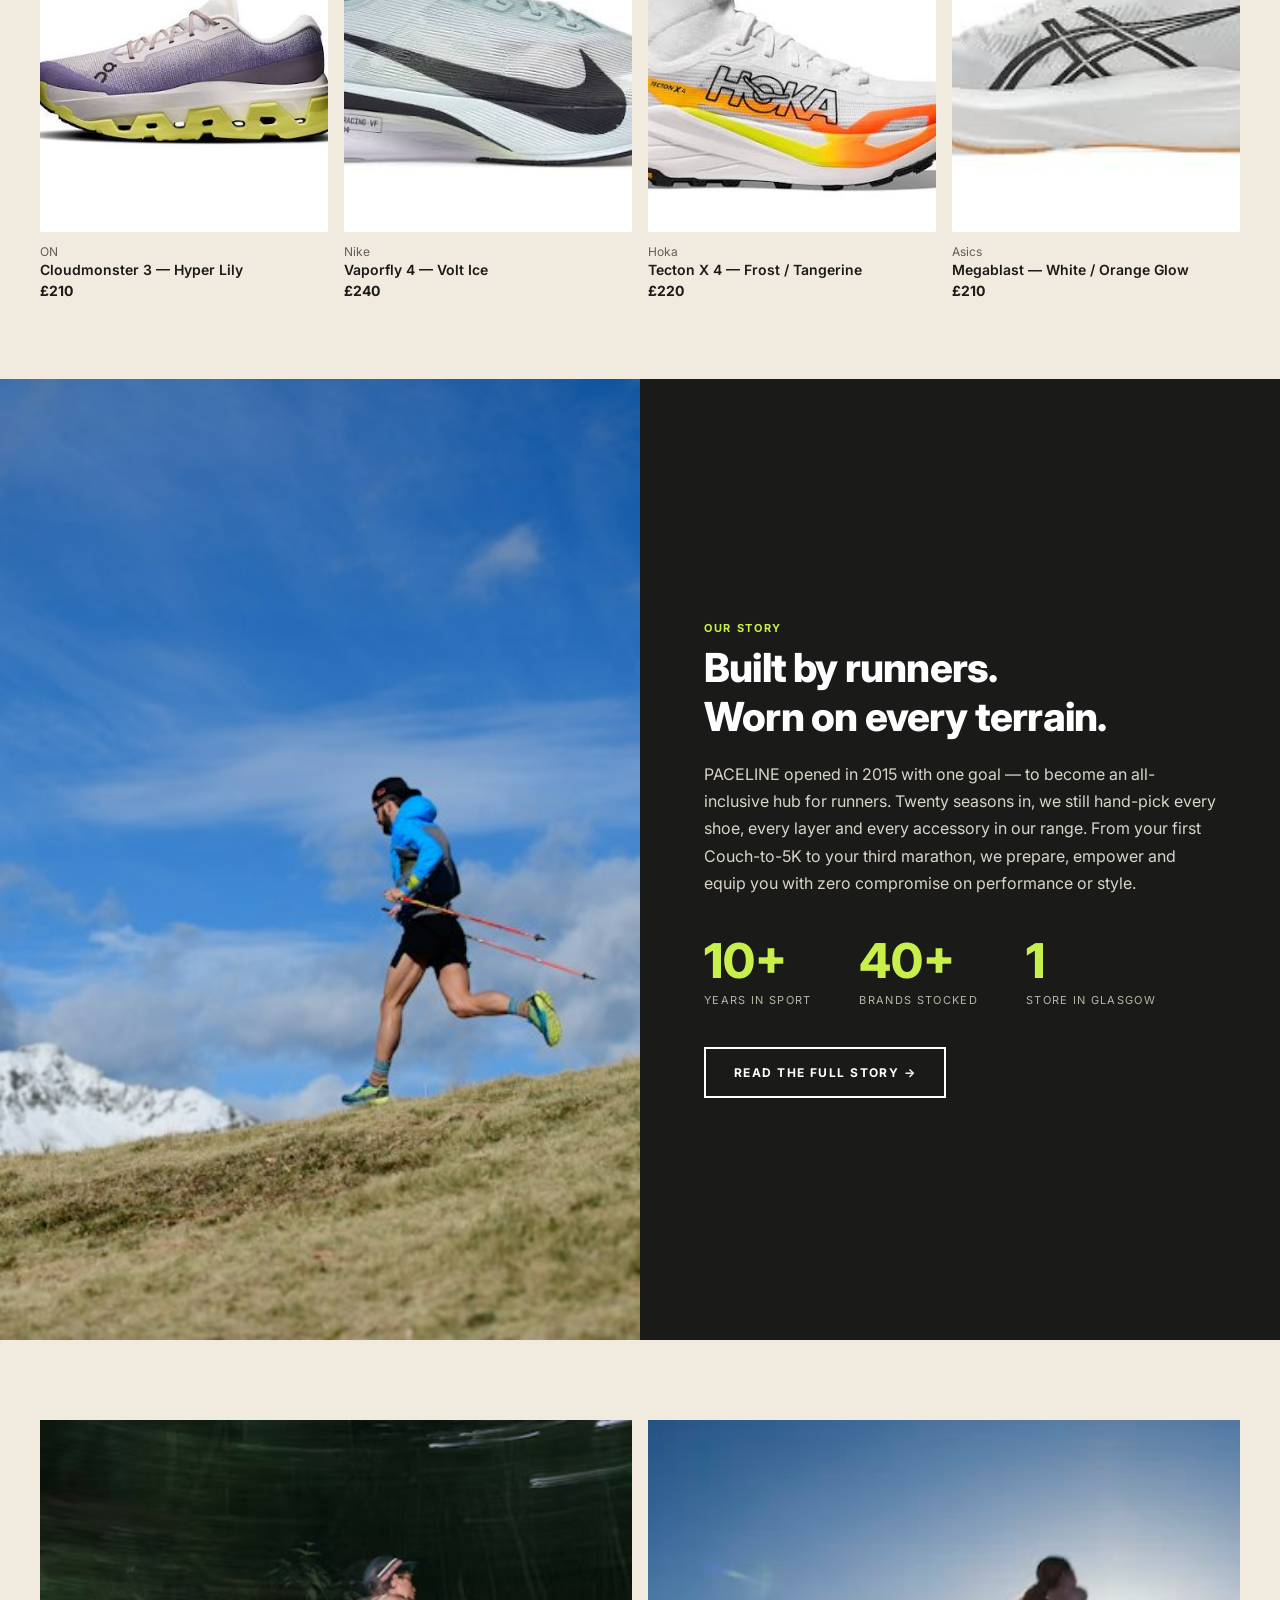
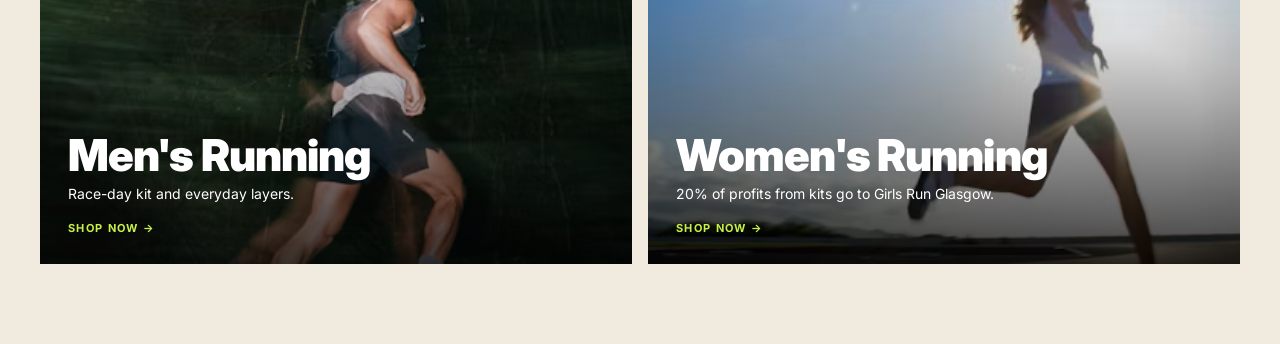
==== commit dbaa4074: "Add men's and women's section" ====
--- a/index.html
+++ b/index.html
@@ -231,6 +231,30 @@
     <a href="about.html" class="btn btn-outline">Read the full story →</a>
   </div>
 </section>
+<!-- 7. MEN'S / WOMEN'S -->
+<section class="section" aria-label="Shop men's and women's running">
+  <div class="gender-grid">
+
+    <a href="#" class="gender-card">
+      <img src="assets/images/mens.jpg" alt="Man running on a track in a park" width="900" height="650" loading="lazy">
+      <div class="gender-info">
+        <h2>Men's Running</h2>
+        <p>Race-day kit and everyday layers.</p>
+        <span class="gender-shop">Shop now →</span>
+      </div>
+    </a>
+
+    <a href="#" class="gender-card">
+      <img src="assets/images/womens.jpg" alt="Woman running outdoors in sportswear" width="900" height="650" loading="lazy">
+      <div class="gender-info">
+        <h2>Women's Running</h2>
+        <p>20% of profits from kits go to Girls Run Glasgow.</p>
+        <span class="gender-shop">Shop now →</span>
+      </div>
+    </a>
+
+  </div>
+</section>
 </main>
 
 </body>
--- a/css/style.css
+++ b/css/style.css
@@ -411,12 +411,74 @@
   text-transform: uppercase;
   color: #b9b5a8;
 }
+/* ===== 13. MEN'S / WOMEN'S ===== */
+.gender-grid {
+  display: grid;
+  grid-template-columns: 1fr 1fr;     /* two equal cards */
+  gap: 16px;
+}
+
+.gender-card {
+  position: relative;                 /* anchor for the overlay and text */
+  display: block;
+  aspect-ratio: 4 / 3;
+  overflow: hidden;
+  color: var(--white);
+}
+
+.gender-card img {
+  width: 100%;
+  height: 100%;
+  object-fit: cover;
+  transition: transform 0.4s ease;
+}
+
+.gender-card:hover img { transform: scale(1.04); }
+
+/* Dark fade so the white text stays readable */
+.gender-card::after {
+  content: "";
+  position: absolute;
+  inset: 0;
+  background: linear-gradient(to top, rgba(0, 0, 0, 0.75), transparent 60%);
+}
+
+.gender-info {
+  position: absolute;
+  left: 28px;
+  right: 28px;
+  bottom: 28px;
+  z-index: 1;                         /* in front of the fade */
+}
+
+.gender-info h2 {
+  font-size: clamp(28px, 4vw, 44px);
+  font-weight: 900;
+  letter-spacing: -0.02em;
+  line-height: 1;
+}
+
+.gender-info p {
+  font-size: 14px;
+  margin: 8px 0 14px;
+}
+
+.gender-shop {
+  color: var(--lime);
+  font-size: 11px;
+  font-weight: 700;
+  letter-spacing: 0.12em;
+  text-transform: uppercase;
+}
 
 /* for people who turn off animations in their system settings */
 @media (prefers-reduced-motion: reduce) {
-  .category-card img { transition: none; }
-  .category-card:hover img { transform: none; }
-}
+  .category-card img,
+  .gender-card img { transition: none; }
+  .category-card:hover img,
+  .gender-card:hover img { transform: none; }
+}
+
 /* ===== Responsive: tablet and phone ===== */
 @media (max-width: 1024px) {
   .category-grid { grid-template-columns: repeat(2, 1fr); } 
@@ -431,9 +493,11 @@
   .section { padding: 56px 16px; }
   .category-grid { grid-template-columns: 1fr; }              /* 1 column */
   .category-card { aspect-ratio: 4 / 3; }   
-   .product-grid { gap: 12px; }          /* stays 2 columns on phones */
+  .product-grid { gap: 12px; }          /* stays 2 columns on phones */
   .filter-pills { width: 100%; overflow-x: auto; flex-wrap: nowrap; }  /* pills scroll sideways */
   .pill { white-space: nowrap; }        /* keep each label on one line */                  /* shorter cards on phones */
   .story-content { padding: 48px 16px; }
   .story-stats { gap: 24px; flex-wrap: wrap; }
+  .gender-grid { grid-template-columns: 1fr; }   /* stack the cards on phones */
+  .gender-info { left: 16px; right: 16px; bottom: 16px; }
 }
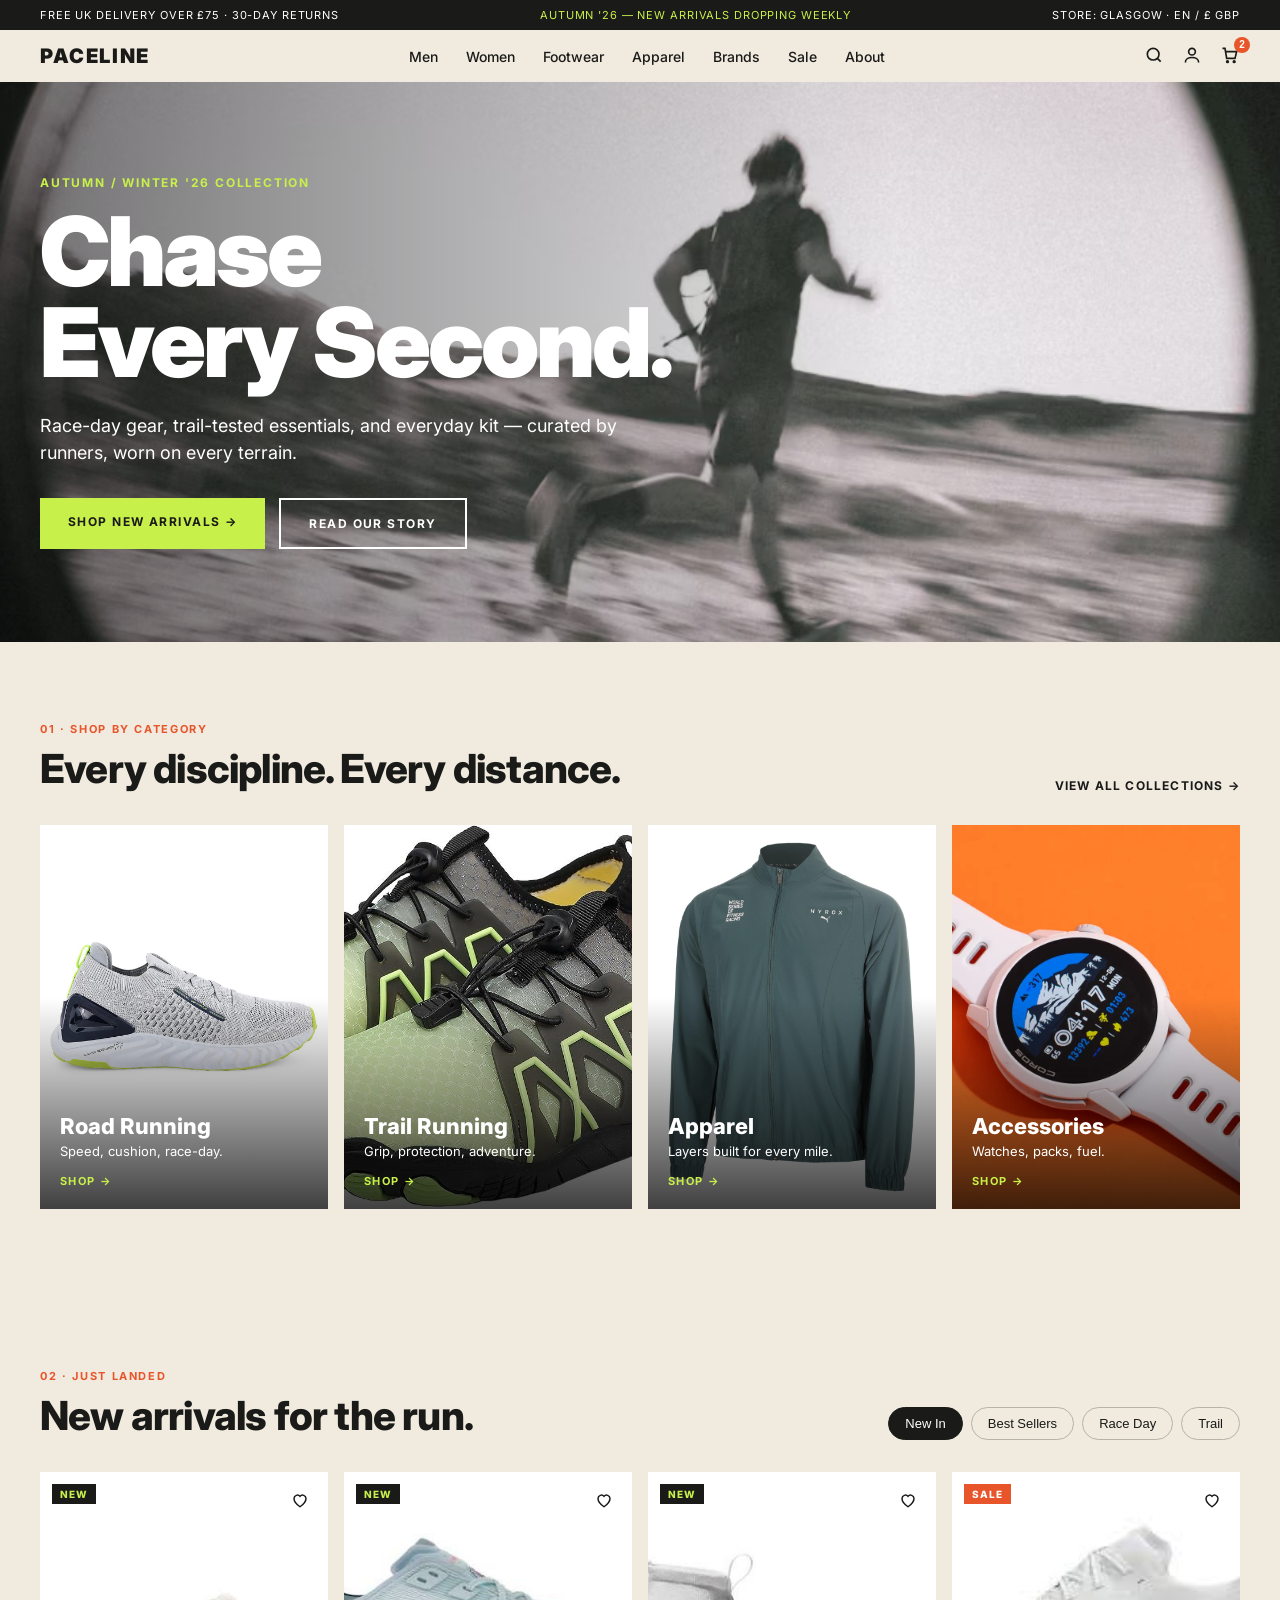
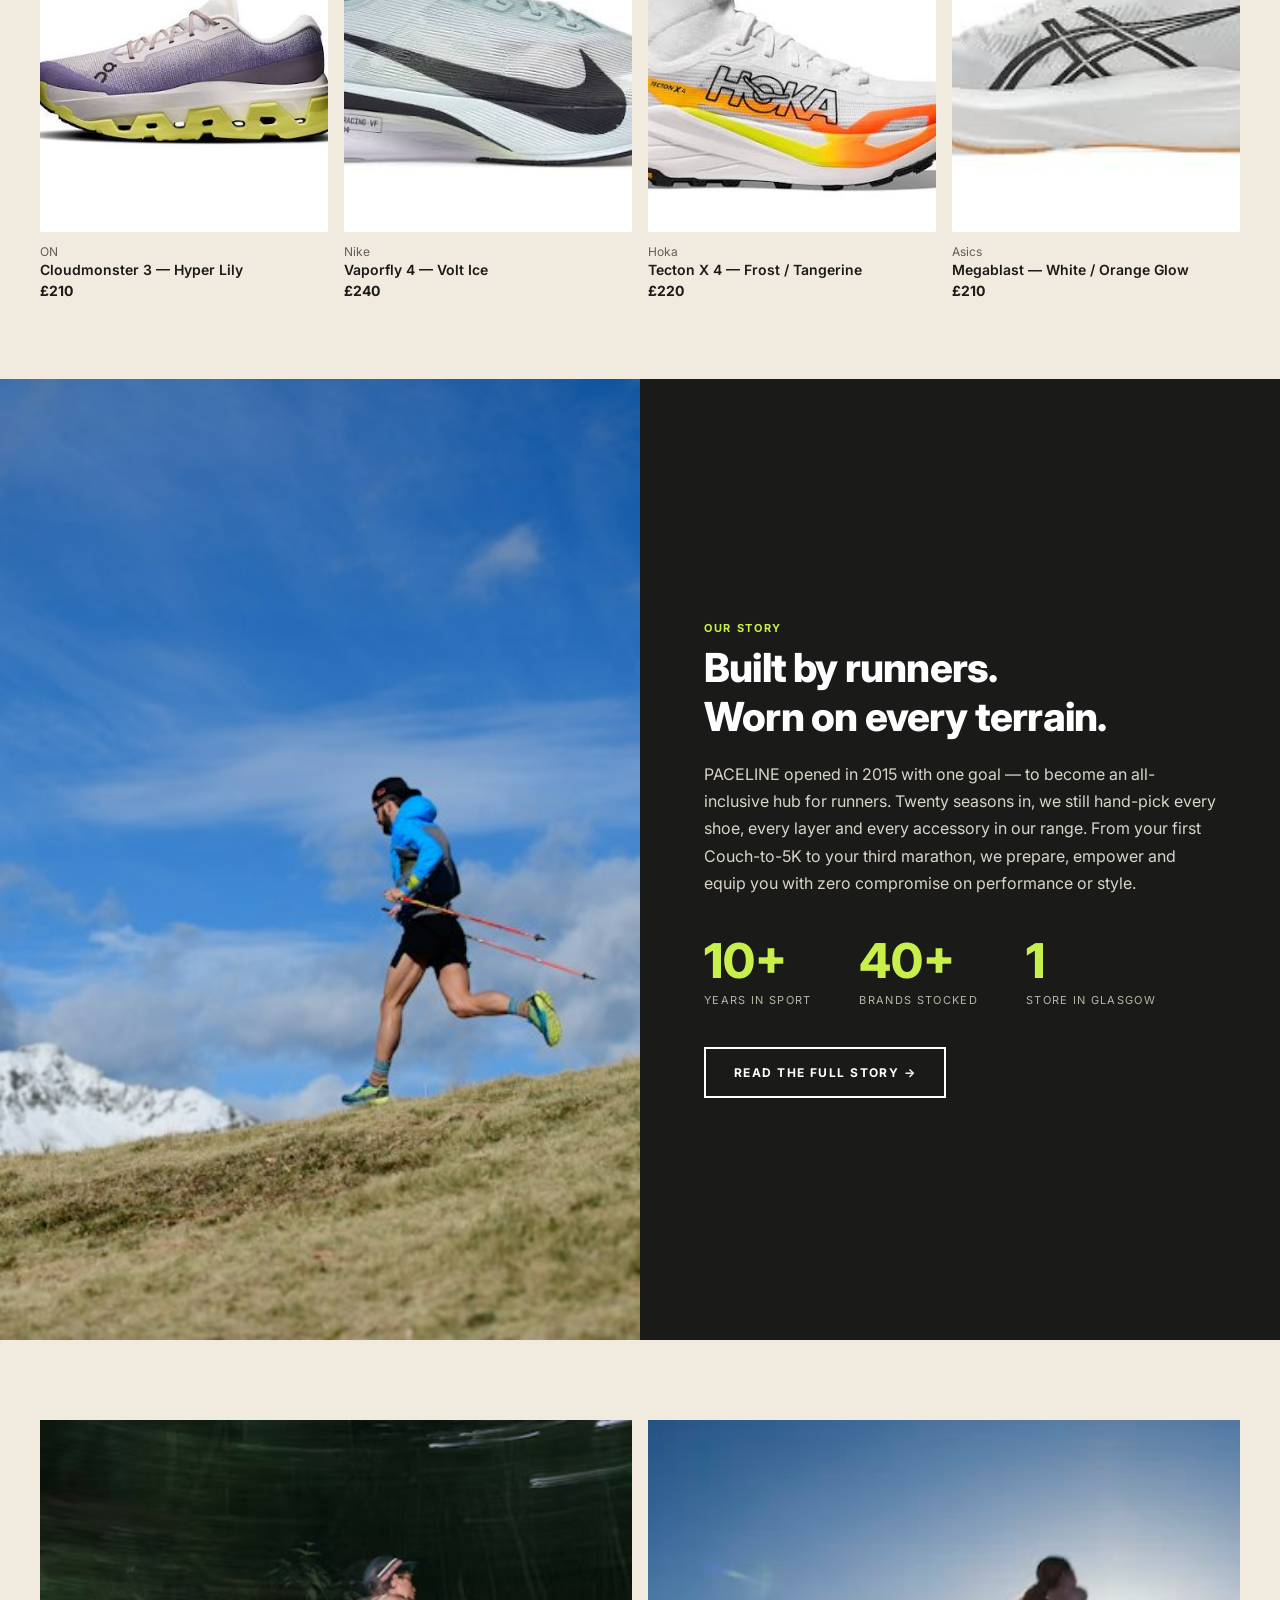
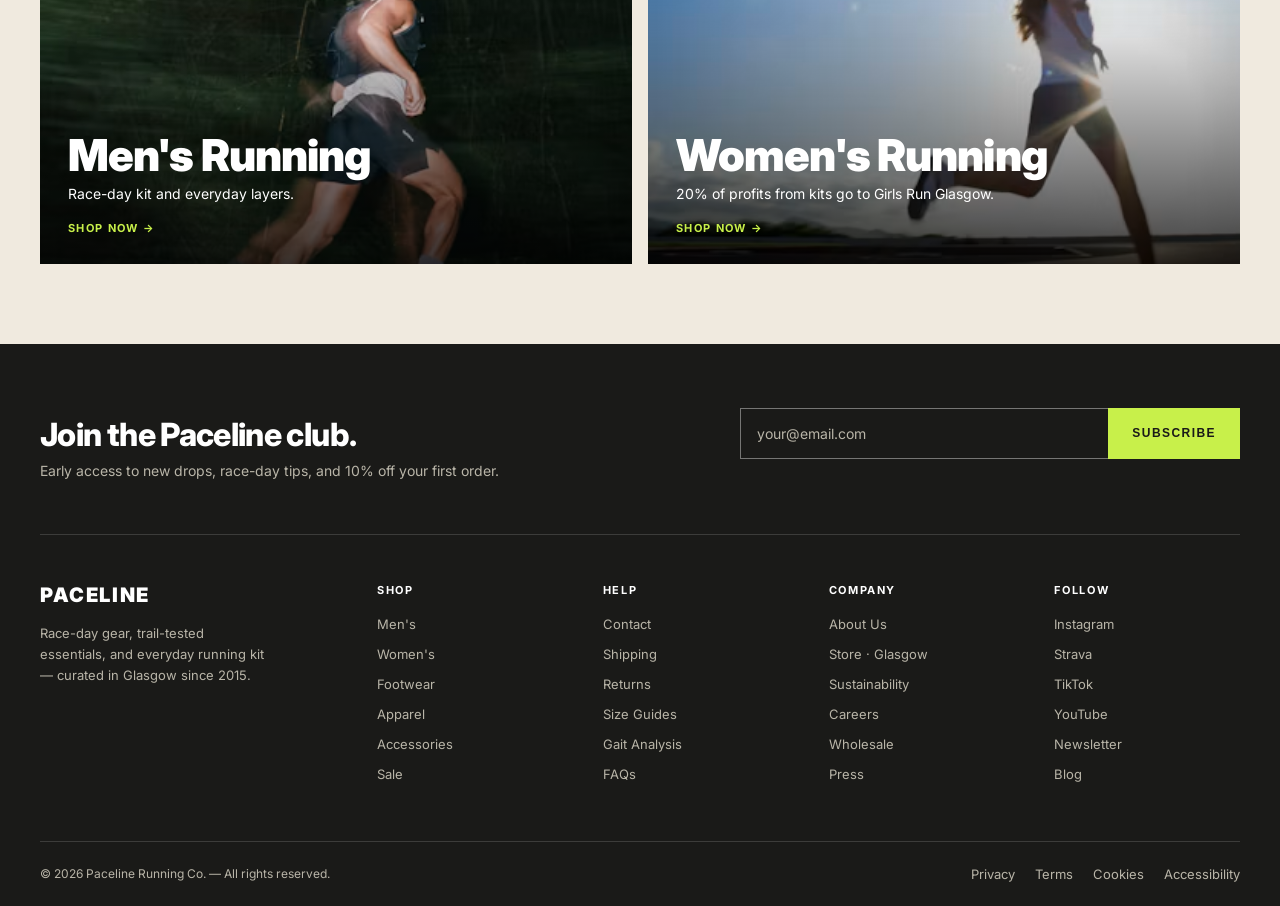
==== commit 25d94498: "Adding newsletter" ====
--- a/index.html
+++ b/index.html
@@ -256,6 +256,91 @@
   </div>
 </section>
 </main>
-
+  <!-- 8. NEWSLETTER + FOOTER -->
+  <footer class="site-footer">
+
+    <!-- Newsletter strip: JavaScript will validate it tomorrow -->
+    <div class="newsletter">
+      <div>
+        <h2>Join the Paceline club.</h2>
+        <p>Early access to new drops, race-day tips, and 10% off your first order.</p>
+      </div>
+
+      <form class="newsletter-form" id="newsletter-form" novalidate>
+        <label for="newsletter-email" class="sr-only">Email address</label>
+        <input type="email" id="newsletter-email" name="email" placeholder="your@email.com" autocomplete="email" required>
+        <button type="submit">Subscribe</button>
+        <p class="newsletter-msg" id="newsletter-msg" role="status"></p>
+      </form>
+    </div>
+
+    <!-- Main footer: brand + 4 link columns -->
+    <div class="footer-main">
+      <div class="footer-brand">
+        <a href="index.html" class="logo">PACELINE</a>
+        <p>Race-day gear, trail-tested essentials, and everyday running kit — curated in Glasgow since 2015.</p>
+      </div>
+
+      <nav class="footer-col" aria-label="Shop">
+        <h2>Shop</h2>
+        <ul>
+          <li><a href="#">Men's</a></li>
+          <li><a href="#">Women's</a></li>
+          <li><a href="#">Footwear</a></li>
+          <li><a href="#">Apparel</a></li>
+          <li><a href="#">Accessories</a></li>
+          <li><a href="#">Sale</a></li>
+        </ul>
+      </nav>
+
+      <nav class="footer-col" aria-label="Help">
+        <h2>Help</h2>
+        <ul>
+          <li><a href="#">Contact</a></li>
+          <li><a href="#">Shipping</a></li>
+          <li><a href="#">Returns</a></li>
+          <li><a href="#">Size Guides</a></li>
+          <li><a href="#">Gait Analysis</a></li>
+          <li><a href="#">FAQs</a></li>
+        </ul>
+      </nav>
+
+      <nav class="footer-col" aria-label="Company">
+        <h2>Company</h2>
+        <ul>
+          <li><a href="about.html">About Us</a></li>
+          <li><a href="#">Store · Glasgow</a></li>
+          <li><a href="#">Sustainability</a></li>
+          <li><a href="#">Careers</a></li>
+          <li><a href="#">Wholesale</a></li>
+          <li><a href="#">Press</a></li>
+        </ul>
+      </nav>
+
+      <nav class="footer-col" aria-label="Follow us">
+        <h2>Follow</h2>
+        <ul>
+          <li><a href="#">Instagram</a></li>
+          <li><a href="#">Strava</a></li>
+          <li><a href="#">TikTok</a></li>
+          <li><a href="#">YouTube</a></li>
+          <li><a href="#">Newsletter</a></li>
+          <li><a href="#">Blog</a></li>
+        </ul>
+      </nav>
+    </div>
+
+    <!-- Bottom bar -->
+    <div class="footer-bottom">
+      <p>© 2026 Paceline Running Co. — All rights reserved.</p>
+      <ul>
+        <li><a href="#">Privacy</a></li>
+        <li><a href="#">Terms</a></li>
+        <li><a href="#">Cookies</a></li>
+        <li><a href="#">Accessibility</a></li>
+      </ul>
+    </div>
+
+  </footer>
 </body>
 </html>
--- a/css/style.css
+++ b/css/style.css
@@ -478,6 +478,149 @@
   .category-card:hover img,
   .gender-card:hover img { transform: none; }
 }
+/* ===== 14. SCREEN-READER-ONLY HELPER ===== */
+/* Hides content visually but keeps it available to screen readers */
+.sr-only {
+  position: absolute;
+  width: 1px;
+  height: 1px;
+  margin: -1px;
+  padding: 0;
+  overflow: hidden;
+  clip: rect(0, 0, 0, 0);
+  white-space: nowrap;
+  border: 0;
+}
+
+/* ===== 15. FOOTER ===== */
+.site-footer {
+  background: var(--black);
+  color: var(--white);
+  padding: 64px 40px 24px;
+}
+
+/* --- Newsletter strip --- */
+.newsletter {
+  display: flex;
+  justify-content: space-between;
+  align-items: center;
+  flex-wrap: wrap;                    /* form drops under the text if no room */
+  gap: 24px;
+  padding-bottom: 48px;
+  border-bottom: 1px solid rgba(255, 255, 255, 0.15);
+}
+
+.newsletter h2 {
+  font-size: clamp(24px, 3vw, 32px);
+  font-weight: 800;
+  letter-spacing: -0.02em;
+}
+
+.newsletter p {
+  margin-top: 8px;
+  font-size: 14px;
+  color: #b9b5a8;
+}
+
+.newsletter-form {
+  display: flex;
+  flex-wrap: wrap;                    /* lets the message sit on its own line */
+  flex: 1 1 380px;
+  max-width: 500px;
+}
+
+.newsletter-form input {
+  flex: 1;
+  min-width: 0;                       /* lets the input shrink on small screens */
+  padding: 16px;
+  background: transparent;
+  border: 1px solid rgba(255, 255, 255, 0.4);
+  border-right: 0;
+  color: var(--white);
+  font: inherit;                      /* use the page font instead of the browser default */
+  font-size: 14px;
+}
+
+.newsletter-form input::placeholder { color: #b9b5a8; }
+
+.newsletter-form input:focus-visible {
+  outline: 3px solid var(--lime);
+  outline-offset: 2px;
+}
+
+.newsletter-form button {
+  background: var(--lime);
+  color: var(--black);
+  padding: 16px 24px;
+  font-size: 12px;
+  font-weight: 700;
+  letter-spacing: 0.12em;
+  text-transform: uppercase;
+}
+
+.newsletter-form button:hover { opacity: 0.85; }
+
+.newsletter-msg {
+  flex-basis: 100%;                   /* takes the full row under the input */
+  margin-top: 10px;
+  min-height: 1.4em;                  /* reserves space so nothing jumps */
+  font-size: 13px;
+}
+
+/* --- Main footer --- */
+.footer-main {
+  display: grid;
+  grid-template-columns: 1.6fr repeat(4, 1fr);   /* brand column + 4 link columns */
+  gap: 40px;
+  padding: 48px 0;
+}
+
+.footer-brand p {
+  margin-top: 16px;
+  max-width: 28ch;
+  font-size: 13px;
+  line-height: 1.6;
+  color: #b9b5a8;
+}
+
+.footer-col h2 {
+  font-size: 11px;
+  font-weight: 700;
+  letter-spacing: 0.15em;
+  text-transform: uppercase;
+  margin-bottom: 16px;
+}
+
+.footer-col li { margin-bottom: 10px; }
+
+.footer-col a,
+.footer-bottom a {
+  font-size: 13px;
+  color: #b9b5a8;
+}
+
+.footer-col a:hover,
+.footer-bottom a:hover {
+  color: var(--white);
+  text-decoration: underline;
+}
+
+/* --- Bottom bar --- */
+.footer-bottom {
+  display: flex;
+  justify-content: space-between;
+  flex-wrap: wrap;
+  gap: 12px;
+  padding-top: 24px;
+  border-top: 1px solid rgba(255, 255, 255, 0.15);
+  font-size: 12px;
+  color: #b9b5a8;
+}
+
+.footer-bottom ul {
+  display: flex;
+  gap: 20px;
+}
 
 /* ===== Responsive: tablet and phone ===== */
 @media (max-width: 1024px) {
@@ -486,6 +629,8 @@
   .story { grid-template-columns: 1fr; }          /* image on top, text below */
   .story-media img { min-height: 0; aspect-ratio: 16 / 10; }
   .story-content { padding: 56px 40px; }
+  .footer-main { grid-template-columns: repeat(2, 1fr); }   /* 2 link columns */
+  .footer-brand { grid-column: 1 / -1; }                    /* brand spans the full row */
 
 }
 
@@ -500,4 +645,6 @@
   .story-stats { gap: 24px; flex-wrap: wrap; }
   .gender-grid { grid-template-columns: 1fr; }   /* stack the cards on phones */
   .gender-info { left: 16px; right: 16px; bottom: 16px; }
+   .site-footer { padding: 48px 16px 24px; }
+  .newsletter-form { flex-basis: 100%; max-width: none; }
 }
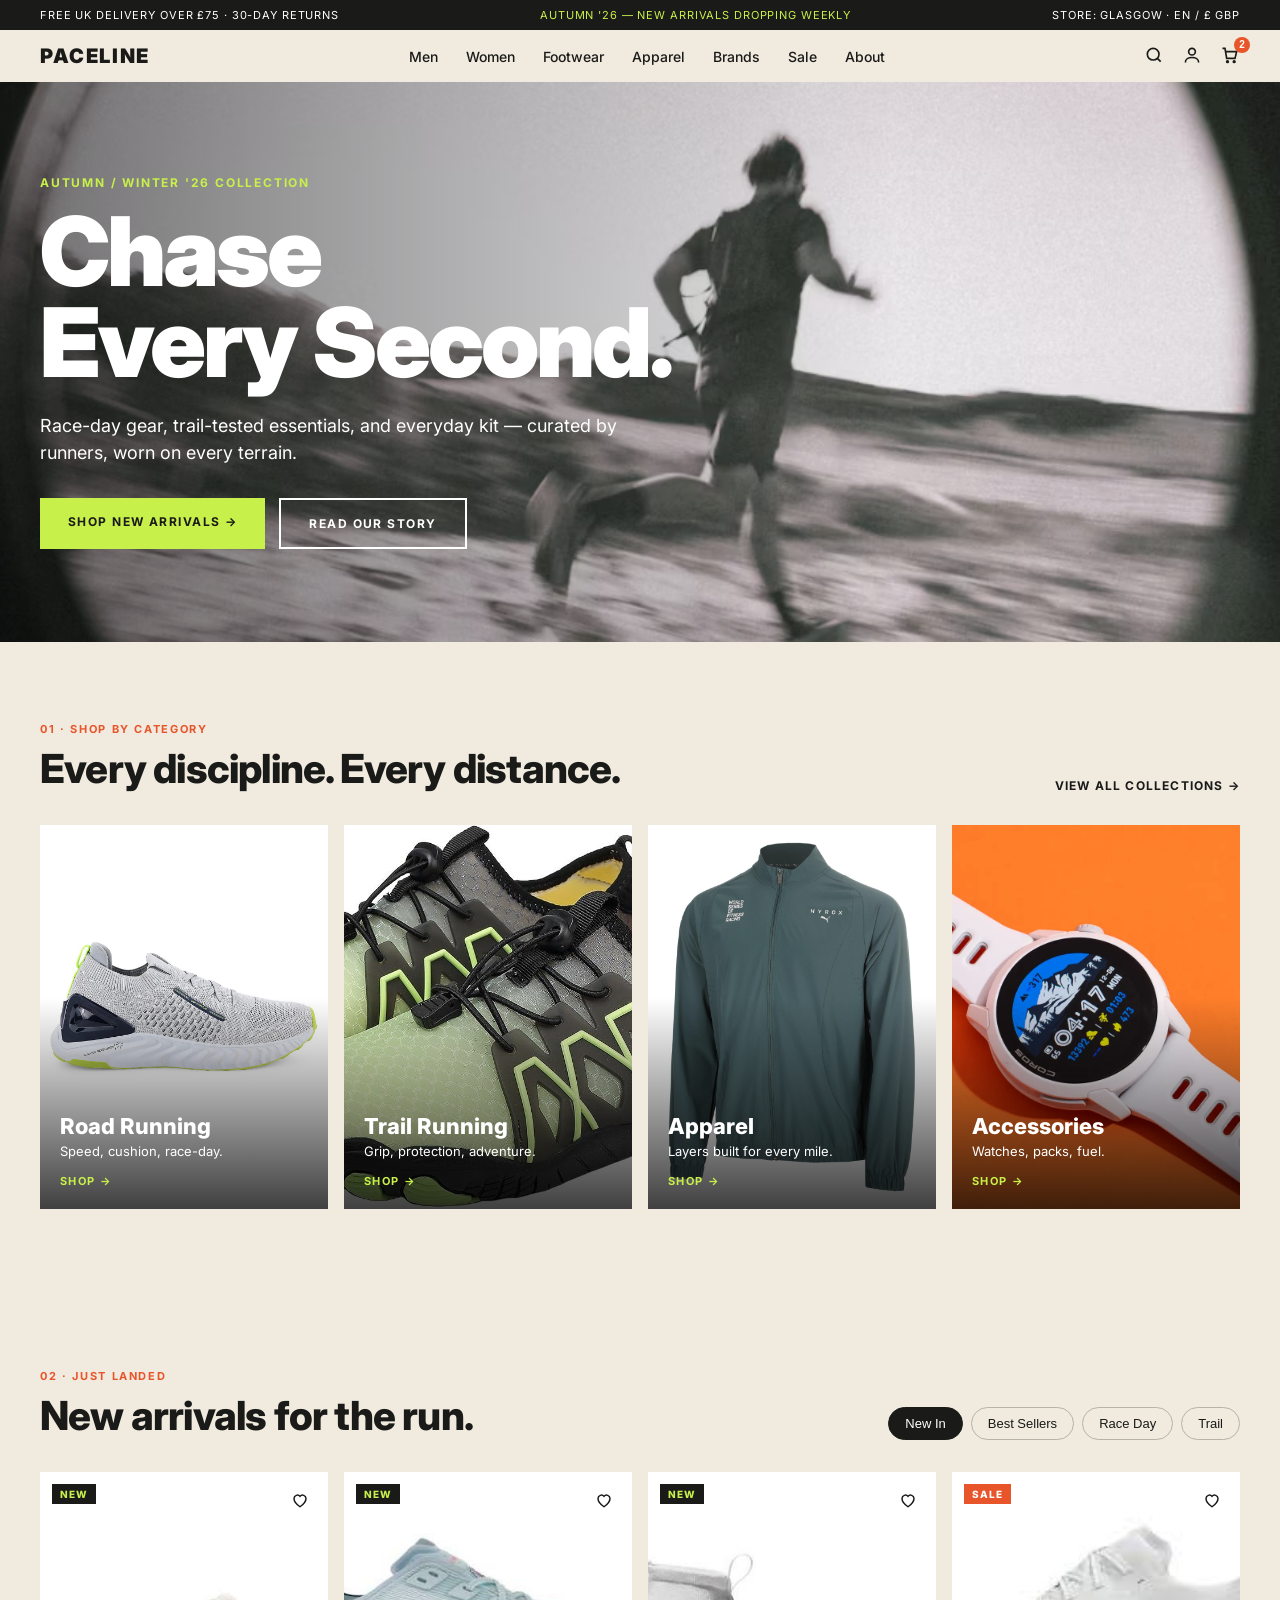
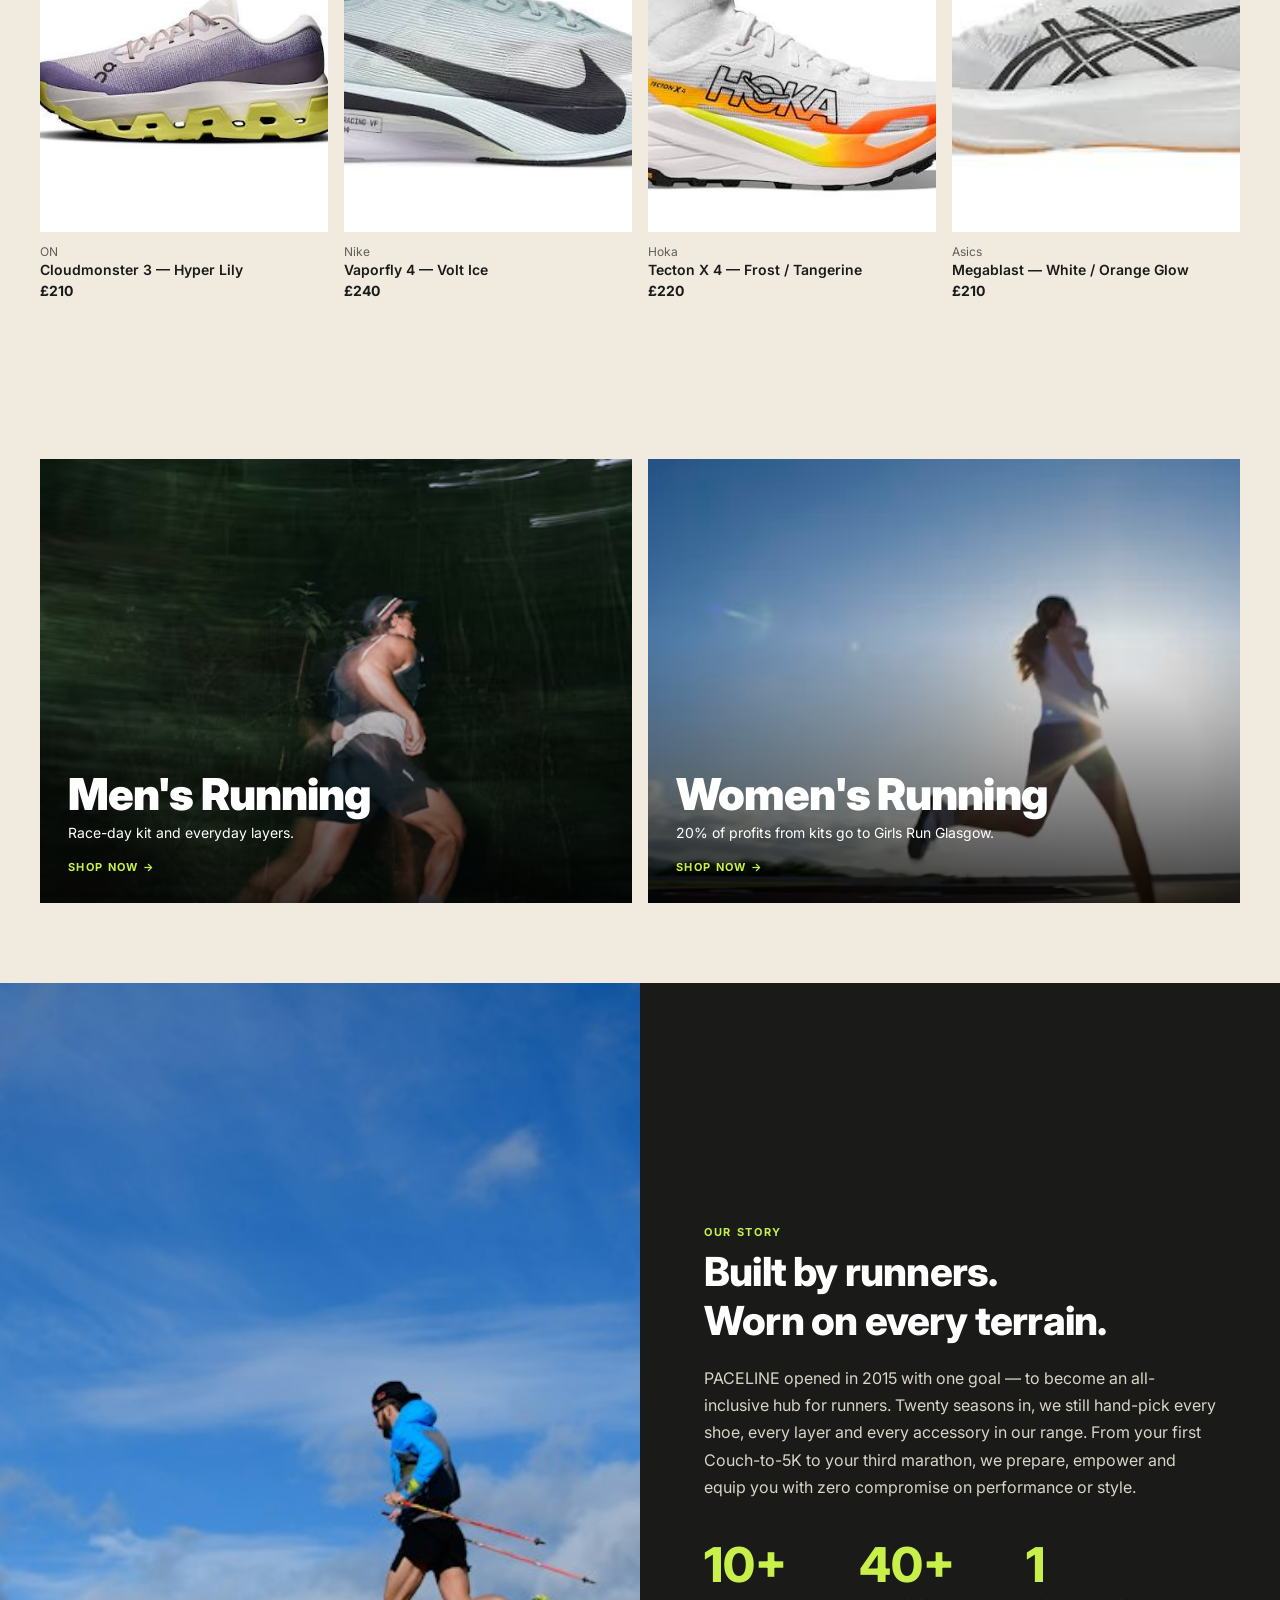
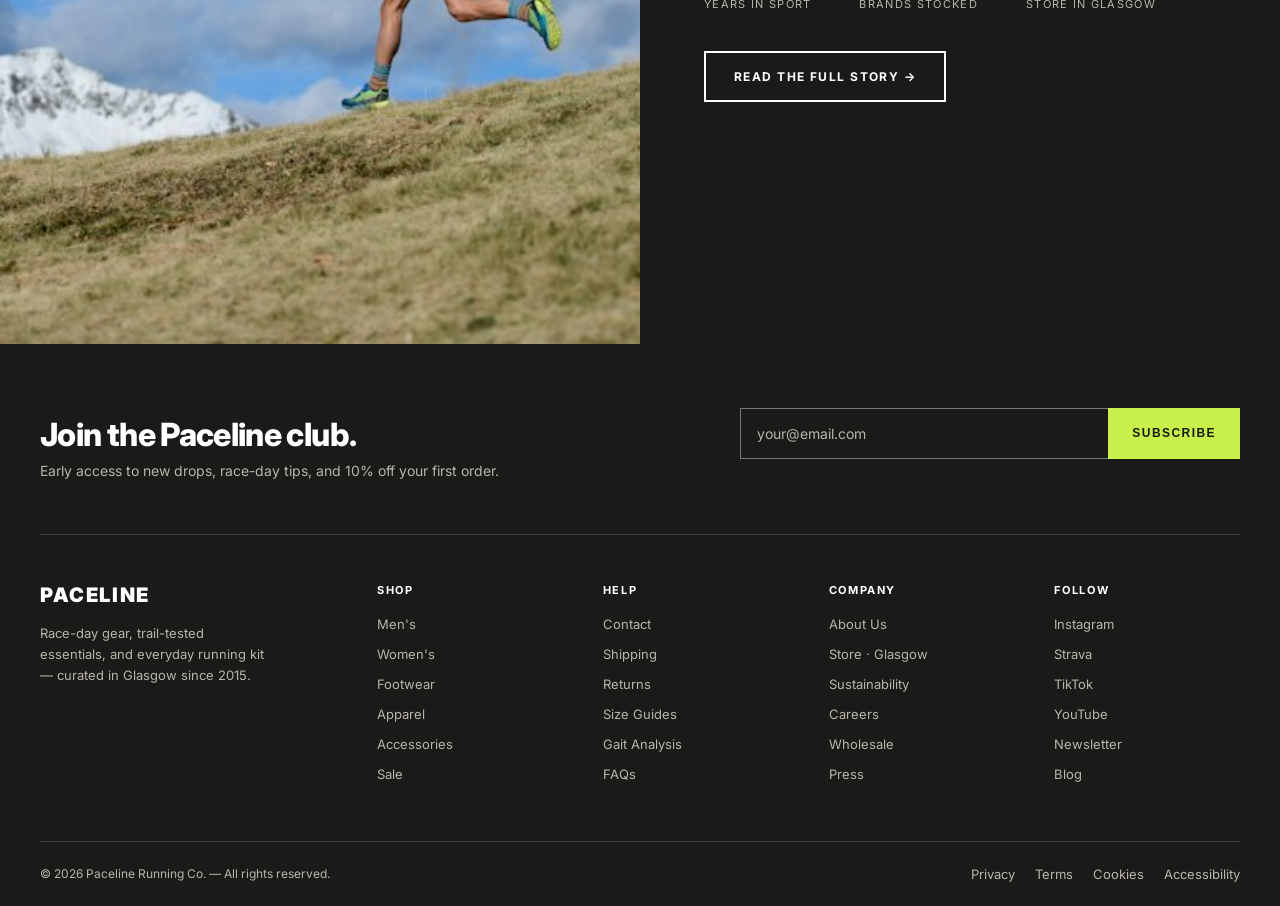
==== commit 5aa4f3d3: "Placed shopping by category above our story" ====
--- a/index.html
+++ b/index.html
@@ -196,6 +196,30 @@
     </li>
   </ul>
 </section>
+<!-- 7. MEN'S / WOMEN'S -->
+<section class="section" aria-label="Shop men's and women's running">
+  <div class="gender-grid">
+
+    <a href="#" class="gender-card">
+      <img src="assets/images/mens.jpg" alt="Man running on a track in a park" width="900" height="650" loading="lazy">
+      <div class="gender-info">
+        <h2>Men's Running</h2>
+        <p>Race-day kit and everyday layers.</p>
+        <span class="gender-shop">Shop now →</span>
+      </div>
+    </a>
+
+    <a href="#" class="gender-card">
+      <img src="assets/images/womens.jpg" alt="Woman running outdoors in sportswear" width="900" height="650" loading="lazy">
+      <div class="gender-info">
+        <h2>Women's Running</h2>
+        <p>20% of profits from kits go to Girls Run Glasgow.</p>
+        <span class="gender-shop">Shop now →</span>
+      </div>
+    </a>
+
+  </div>
+</section>
 <!-- 6. OUR STORY -->
 <section class="story" aria-labelledby="story-title">
   <div class="story-media">
@@ -231,30 +255,6 @@
     <a href="about.html" class="btn btn-outline">Read the full story →</a>
   </div>
 </section>
-<!-- 7. MEN'S / WOMEN'S -->
-<section class="section" aria-label="Shop men's and women's running">
-  <div class="gender-grid">
-
-    <a href="#" class="gender-card">
-      <img src="assets/images/mens.jpg" alt="Man running on a track in a park" width="900" height="650" loading="lazy">
-      <div class="gender-info">
-        <h2>Men's Running</h2>
-        <p>Race-day kit and everyday layers.</p>
-        <span class="gender-shop">Shop now →</span>
-      </div>
-    </a>
-
-    <a href="#" class="gender-card">
-      <img src="assets/images/womens.jpg" alt="Woman running outdoors in sportswear" width="900" height="650" loading="lazy">
-      <div class="gender-info">
-        <h2>Women's Running</h2>
-        <p>20% of profits from kits go to Girls Run Glasgow.</p>
-        <span class="gender-shop">Shop now →</span>
-      </div>
-    </a>
-
-  </div>
-</section>
 </main>
   <!-- 8. NEWSLETTER + FOOTER -->
   <footer class="site-footer">
--- a/css/style.css
+++ b/css/style.css
@@ -6,6 +6,7 @@
   --lime: #c8f04a;
   --orange: #e8552b;
   --white: #ffffff;
+  --orange-dark: #b8401c;   
 }
 
 /* ===== 2. RESET: remove browser default spacing ===== */
@@ -14,6 +15,8 @@
   margin: 0;
   padding: 0;
   box-sizing: border-box;
+  img, svg, iframe { max-width: 100%; }
+  img { display: block; height: auto; }
 }
 
 body 
@@ -621,6 +624,289 @@
   display: flex;
   gap: 20px;
 }
+/* ===== 16. ABOUT PAGE: INTRO ===== */
+.page-hero {
+  text-align: center;
+  padding: 40px 40px 48px;
+}
+
+.breadcrumb ol {
+  display: flex;
+  justify-content: center;
+  gap: 8px;
+  font-size: 11px;
+  letter-spacing: 0.12em;
+  text-transform: uppercase;
+  color: #5f5f5a;                     /* grey with enough contrast on cream */
+}
+
+.breadcrumb li + li::before {         /* adds a "/" before every item except the first */
+  content: "/";
+  margin-right: 8px;
+}
+
+.breadcrumb a:hover { color: var(--orange); }
+
+.page-title {
+  font-size: clamp(64px, 13vw, 168px);
+  font-weight: 900;
+  letter-spacing: -0.04em;
+  line-height: 1;
+  margin: 24px 0;
+}
+
+.page-intro {
+  max-width: 48ch;                    /* comfortable line length */
+  margin: 0 auto;
+  font-size: 17px;
+  line-height: 1.6;
+  color: #4a4a46;
+}
+
+.page-banner { padding: 0 40px; }
+
+.page-banner img {
+  display: block;
+  width: 100%;
+  height: auto;
+  aspect-ratio: 21 / 9;               /* wide, cinematic crop */
+  object-fit: cover;
+}
+
+/* ===== 17. ABOUT PAGE: TWO-COLUMN SPLIT ===== */
+.split {
+  display: grid;
+  grid-template-columns: 1fr 1.3fr;   /* heading column + wider text column */
+  gap: 64px;
+  align-items: start;                 /* both columns start at the top */
+}
+
+.split-text p {
+  font-size: 15px;
+  line-height: 1.7;
+  color: #4a4a46;
+  max-width: 60ch;
+  margin-bottom: 20px;
+}
+
+.signoff {
+  font-weight: 700;
+  color: var(--black);
+}
+
+/* Highlight the current page in the navbar */
+.nav-links a[aria-current="page"] { font-weight: 800; }
+
+/* ===== 18. ABOUT PAGE: VALUES ===== */
+.values { background: #f7f3eb; }          /* slightly lighter band than the page */
+
+.value-grid {
+  display: grid;
+  grid-template-columns: repeat(3, 1fr);  /* three equal cards */
+  gap: 16px;
+  margin-top: 32px;
+}
+
+.value-card {
+  background: var(--white);
+  padding: 32px;
+}
+
+.value-num {
+  display: block;
+  color: var(--orange);                   /* big text, so orange passes contrast */
+  font-size: 56px;
+  font-weight: 900;
+  line-height: 1;
+  margin-bottom: 24px;
+}
+
+.value-card h3 {
+  font-size: 22px;
+  font-weight: 800;
+  margin-bottom: 12px;
+}
+
+.value-card p {
+  font-size: 14px;
+  line-height: 1.7;
+  color: #4a4a46;
+}
+
+/* ===== 19. ABOUT PAGE: TIMELINE ===== */
+.timeline {
+  display: grid;
+  grid-template-columns: repeat(4, 1fr);  /* four equal columns */
+  gap: 32px;
+  margin-top: 40px;
+}
+
+.timeline li {
+  border-top: 2px solid var(--black);     /* the line above each year */
+  padding-top: 24px;
+}
+
+.timeline-year {
+  color: var(--orange);
+  font-size: 44px;
+  font-weight: 800;
+  letter-spacing: -0.02em;
+  line-height: 1;
+  margin-bottom: 16px;
+}
+
+.timeline h3 {
+  font-size: 18px;
+  font-weight: 800;
+  margin-bottom: 8px;
+}
+
+.timeline li p:not(.timeline-year) {
+  font-size: 14px;
+  line-height: 1.7;
+  color: #4a4a46;
+}
+
+/* ===== 20. ABOUT PAGE: VISIT US ===== */
+.visit {
+  display: grid;
+  grid-template-columns: 1fr 1fr;      /* text left, map right */
+  background: var(--black);
+  color: var(--white);
+}
+
+.visit-info {
+  padding: 80px 64px;
+  display: flex;
+  flex-direction: column;              /* stack heading, address, hours */
+  justify-content: center;             /* centered vertically */
+}
+
+.visit .section-label { color: var(--lime); }
+
+.visit address {
+  font-style: normal;                  /* turns off the default italics */
+  font-size: 16px;
+  line-height: 1.7;
+  color: #d8d4c8;
+  margin: 24px 0;
+}
+
+.hours {
+  max-width: 320px;
+  font-size: 14px;
+}
+
+.hours div {
+  display: flex;
+  justify-content: space-between;      /* day on the left, time on the right */
+  padding: 10px 0;
+  border-bottom: 1px solid rgba(255, 255, 255, 0.15);
+}
+
+.hours dt { color: #b9b5a8; }
+.hours dd { font-weight: 600; }
+
+.visit-map { min-height: 420px; }
+
+.visit-map img {
+  display: block;
+  width: 100%;
+  height: 100%;                /* fills the right half */
+  min-height: 420px;
+  object-fit: cover;           /* crops instead of stretching */
+}
+
+/* ===== 21. ABOUT PAGE: FOUNDERS ===== */
+.founder-grid {
+  display: grid;
+  grid-template-columns: 1fr 1fr;
+  gap: 16px;
+  margin-top: 32px;
+}
+
+.founder-card { background: var(--white); }
+
+.founder-media {
+  position: relative;                  /* anchor for the badge */
+  aspect-ratio: 4 / 3;
+  overflow: hidden;
+}
+
+.founder-media img {
+  width: 100%;
+  height: 100%;
+  object-fit: cover;
+}
+
+.pill-badge {
+  position: absolute;
+  left: 16px;
+  bottom: 16px;
+  background: var(--lime);
+  color: var(--black);
+  font-size: 11px;
+  font-weight: 700;
+  padding: 6px 12px;
+  border-radius: 999px;                /* pill shape, like the filter buttons */
+}
+
+.founder-body { padding: 28px; }
+
+.founder-body h3 {
+  font-size: 22px;
+  font-weight: 800;
+}
+
+.founder-role {
+  color: var(--orange-dark);
+  font-size: 13px;
+  font-weight: 700;
+  margin: 4px 0 14px;
+}
+
+.founder-body p:not(.founder-role) {
+  font-size: 14px;
+  line-height: 1.7;
+  color: #4a4a46;
+}
+/* ===== 22. CALL TO ACTION BAND ===== */
+.cta {
+  background: var(--lime);
+  color: var(--black);
+  text-align: center;
+  padding: 96px 40px;
+}
+
+.cta-label {
+  font-size: 11px;
+  font-weight: 700;
+  letter-spacing: 0.15em;
+  text-transform: uppercase;
+}
+
+.cta h2 {
+  max-width: 14ch;                    /* forces the headline onto about two lines */
+  margin: 16px auto 32px;             /* auto left/right centers the box */
+  font-size: clamp(40px, 8vw, 88px);
+  font-weight: 900;
+  letter-spacing: -0.03em;
+  line-height: 1;
+}
+
+.cta-buttons {
+  display: flex;
+  justify-content: center;
+  gap: 14px;
+  flex-wrap: wrap;                    /* buttons stack if there's no room */
+}
+
+/* Two new button colors for light backgrounds */
+.btn-dark { background: var(--black); color: var(--white); }
+.btn-outline-dark { border: 2px solid var(--black); color: var(--black); }
+
+/* The orange focus ring is hard to see on lime, so use black here */
+.cta a:focus-visible { outline-color: var(--black); }
 
 /* ===== Responsive: tablet and phone ===== */
 @media (max-width: 1024px) {
@@ -631,6 +917,11 @@
   .story-content { padding: 56px 40px; }
   .footer-main { grid-template-columns: repeat(2, 1fr); }   /* 2 link columns */
   .footer-brand { grid-column: 1 / -1; }                    /* brand spans the full row */
+  .split { grid-template-columns: 1fr; gap: 24px; }   /* stack heading above text */
+  .timeline { grid-template-columns: repeat(2, 1fr); }   /* 2 per row */
+  .visit { grid-template-columns: 1fr; }        /* map goes under the text */
+  .visit-info { padding: 56px 40px; }
+  .visit-map, .visit-map img { min-height: 320px; }
 
 }
 
@@ -645,6 +936,16 @@
   .story-stats { gap: 24px; flex-wrap: wrap; }
   .gender-grid { grid-template-columns: 1fr; }   /* stack the cards on phones */
   .gender-info { left: 16px; right: 16px; bottom: 16px; }
-   .site-footer { padding: 48px 16px 24px; }
+  .site-footer { padding: 48px 16px 24px; }
   .newsletter-form { flex-basis: 100%; max-width: none; }
+  .page-hero { padding: 32px 16px 36px; }
+  .page-banner { padding: 0 16px; }
+  .page-banner img { aspect-ratio: 4 / 3; }           /* taller crop on phones */
+  .value-grid { grid-template-columns: 1fr; }            /* cards stack */
+  .value-card { padding: 24px; }
+  .timeline { grid-template-columns: 1fr; gap: 28px; }   /* years stack */
+  .visit-info { padding: 48px 16px; }
+  .founder-grid { grid-template-columns: 1fr; } /* founder cards stack */
+  .founder-body { padding: 20px; }
+    .cta { padding: 64px 16px; }
 }
